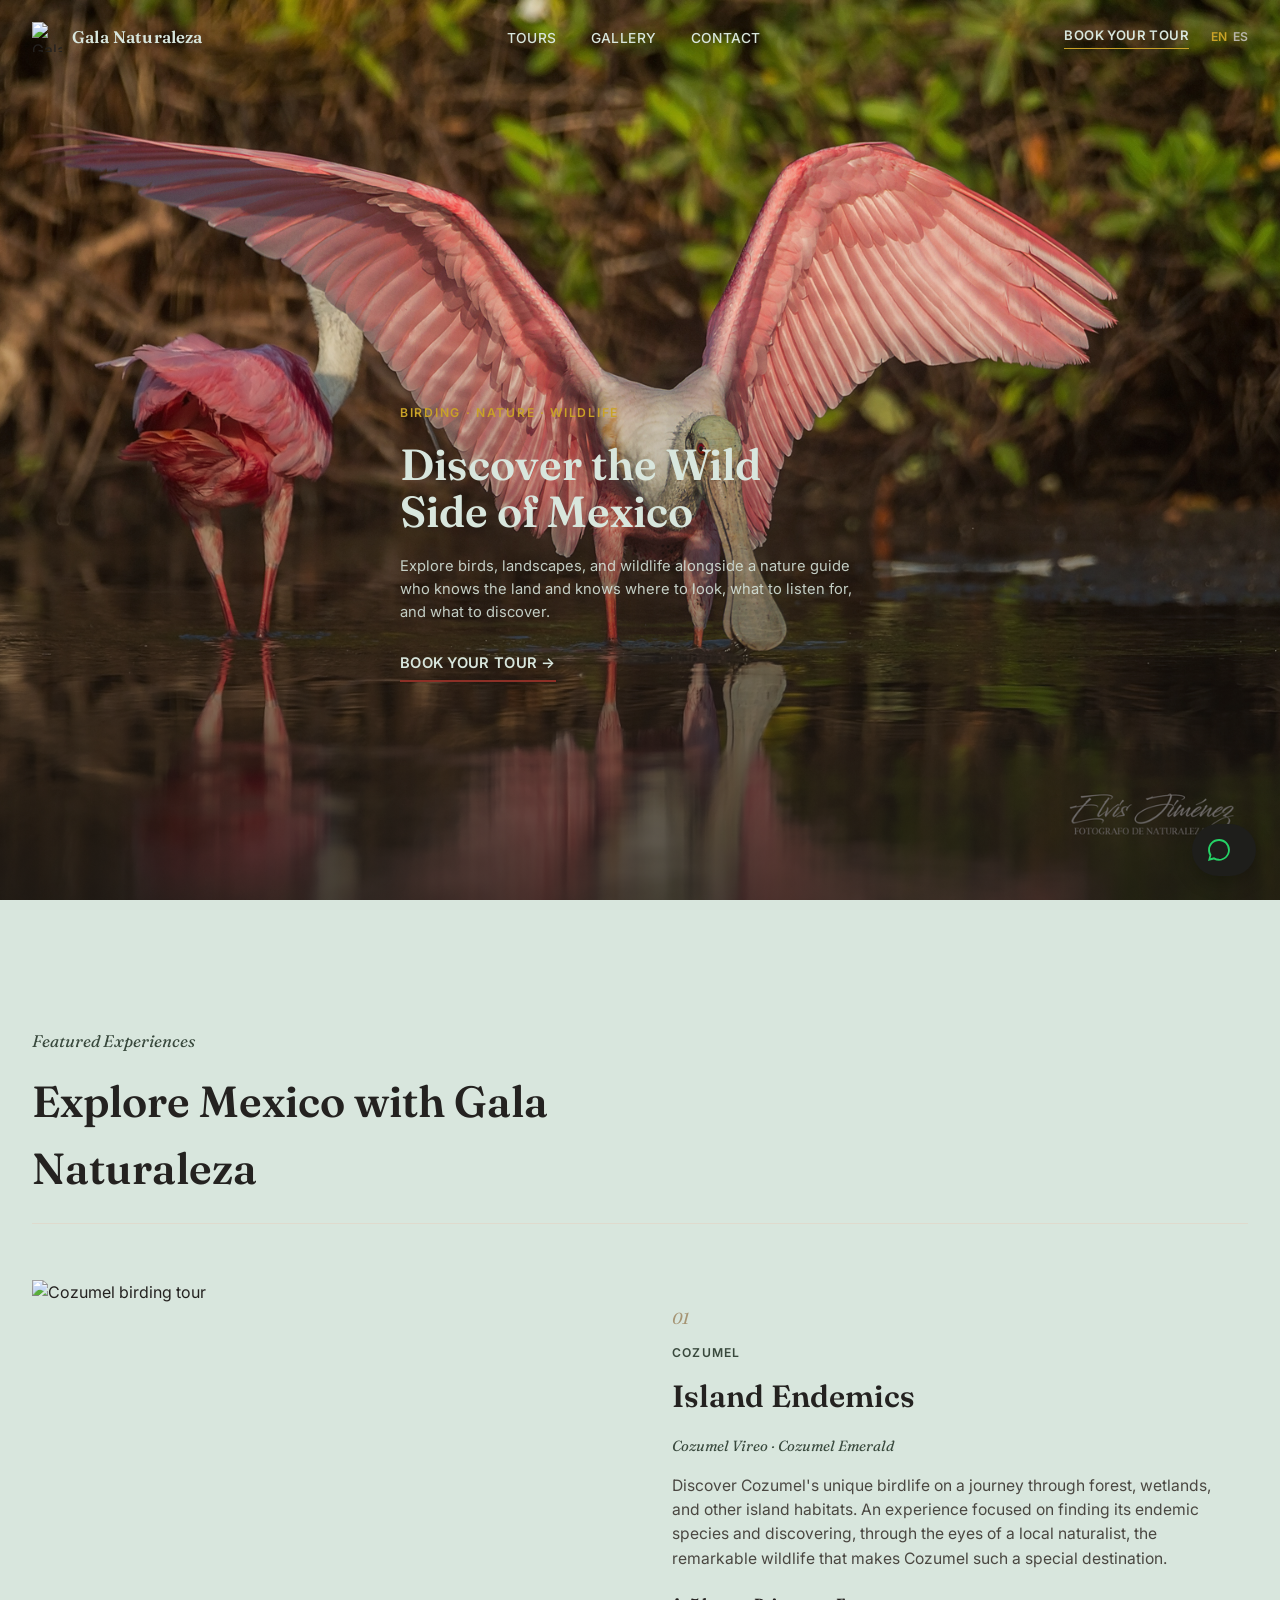
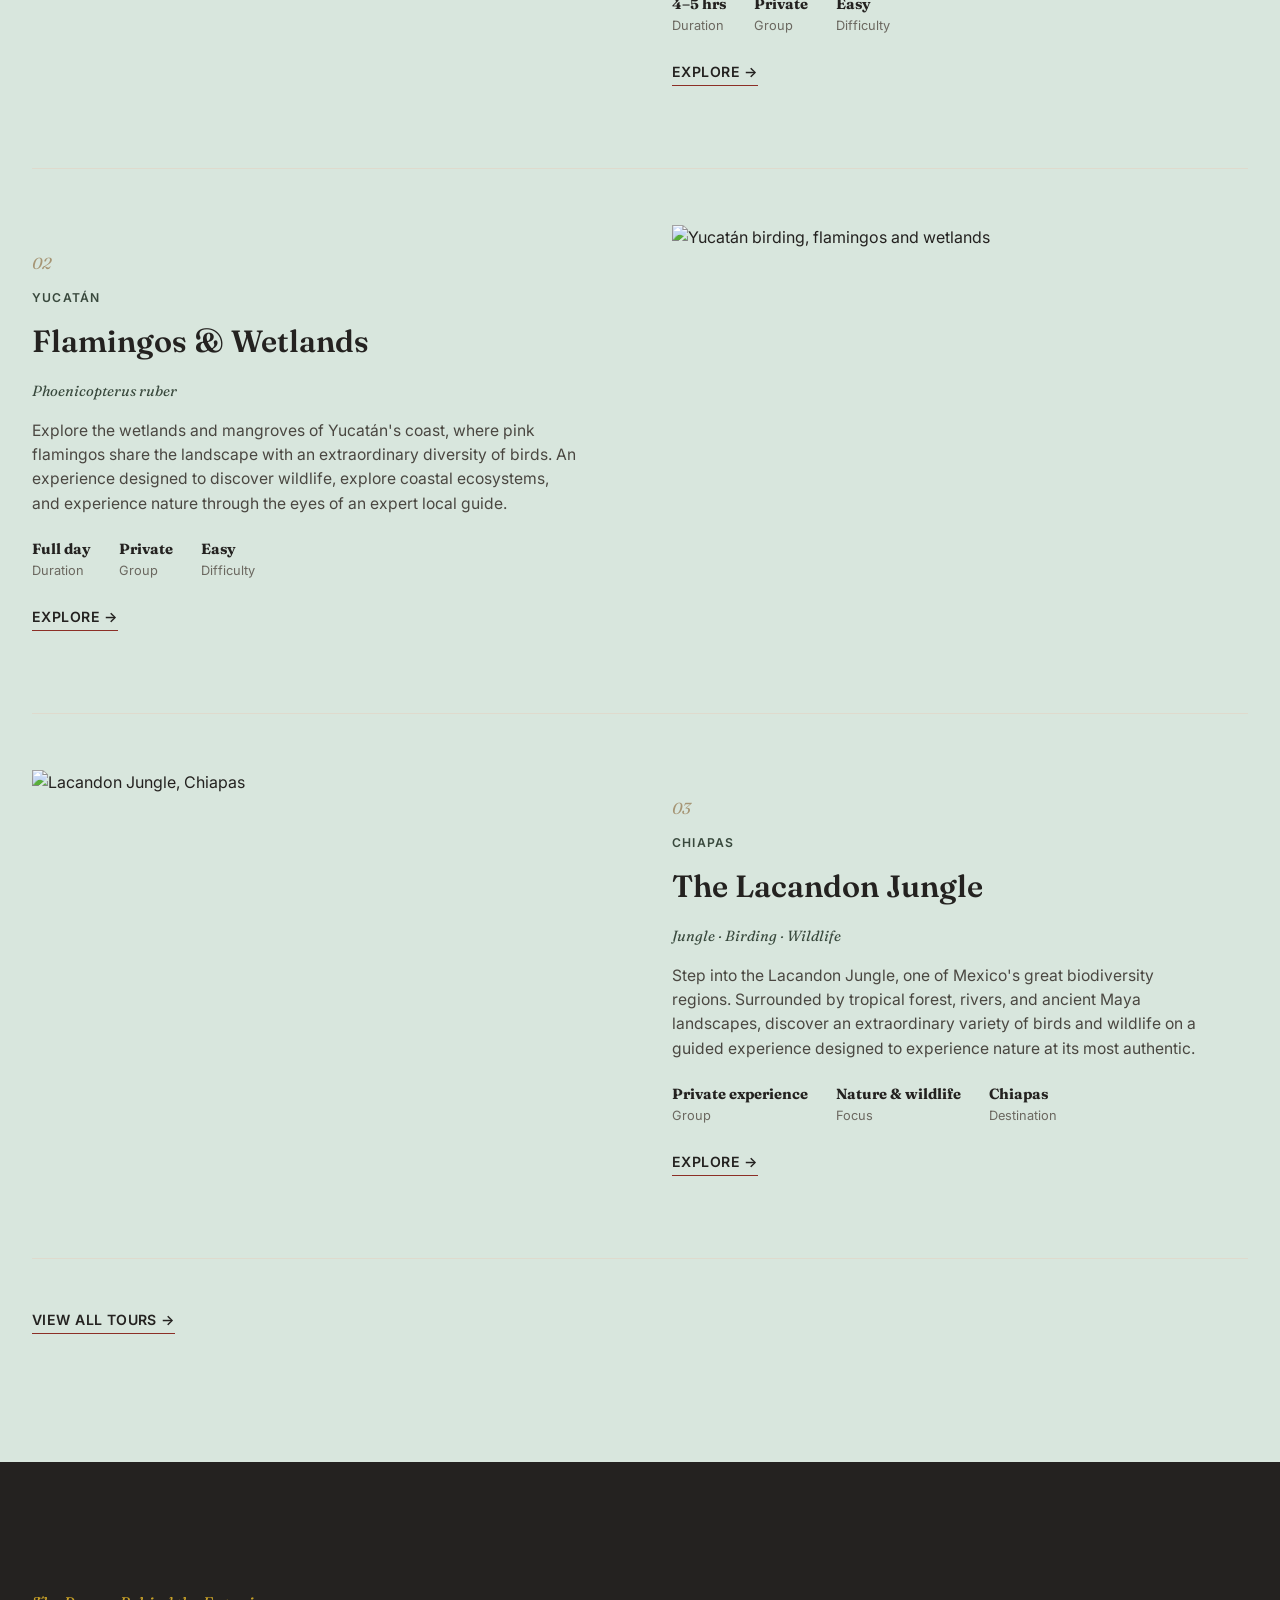
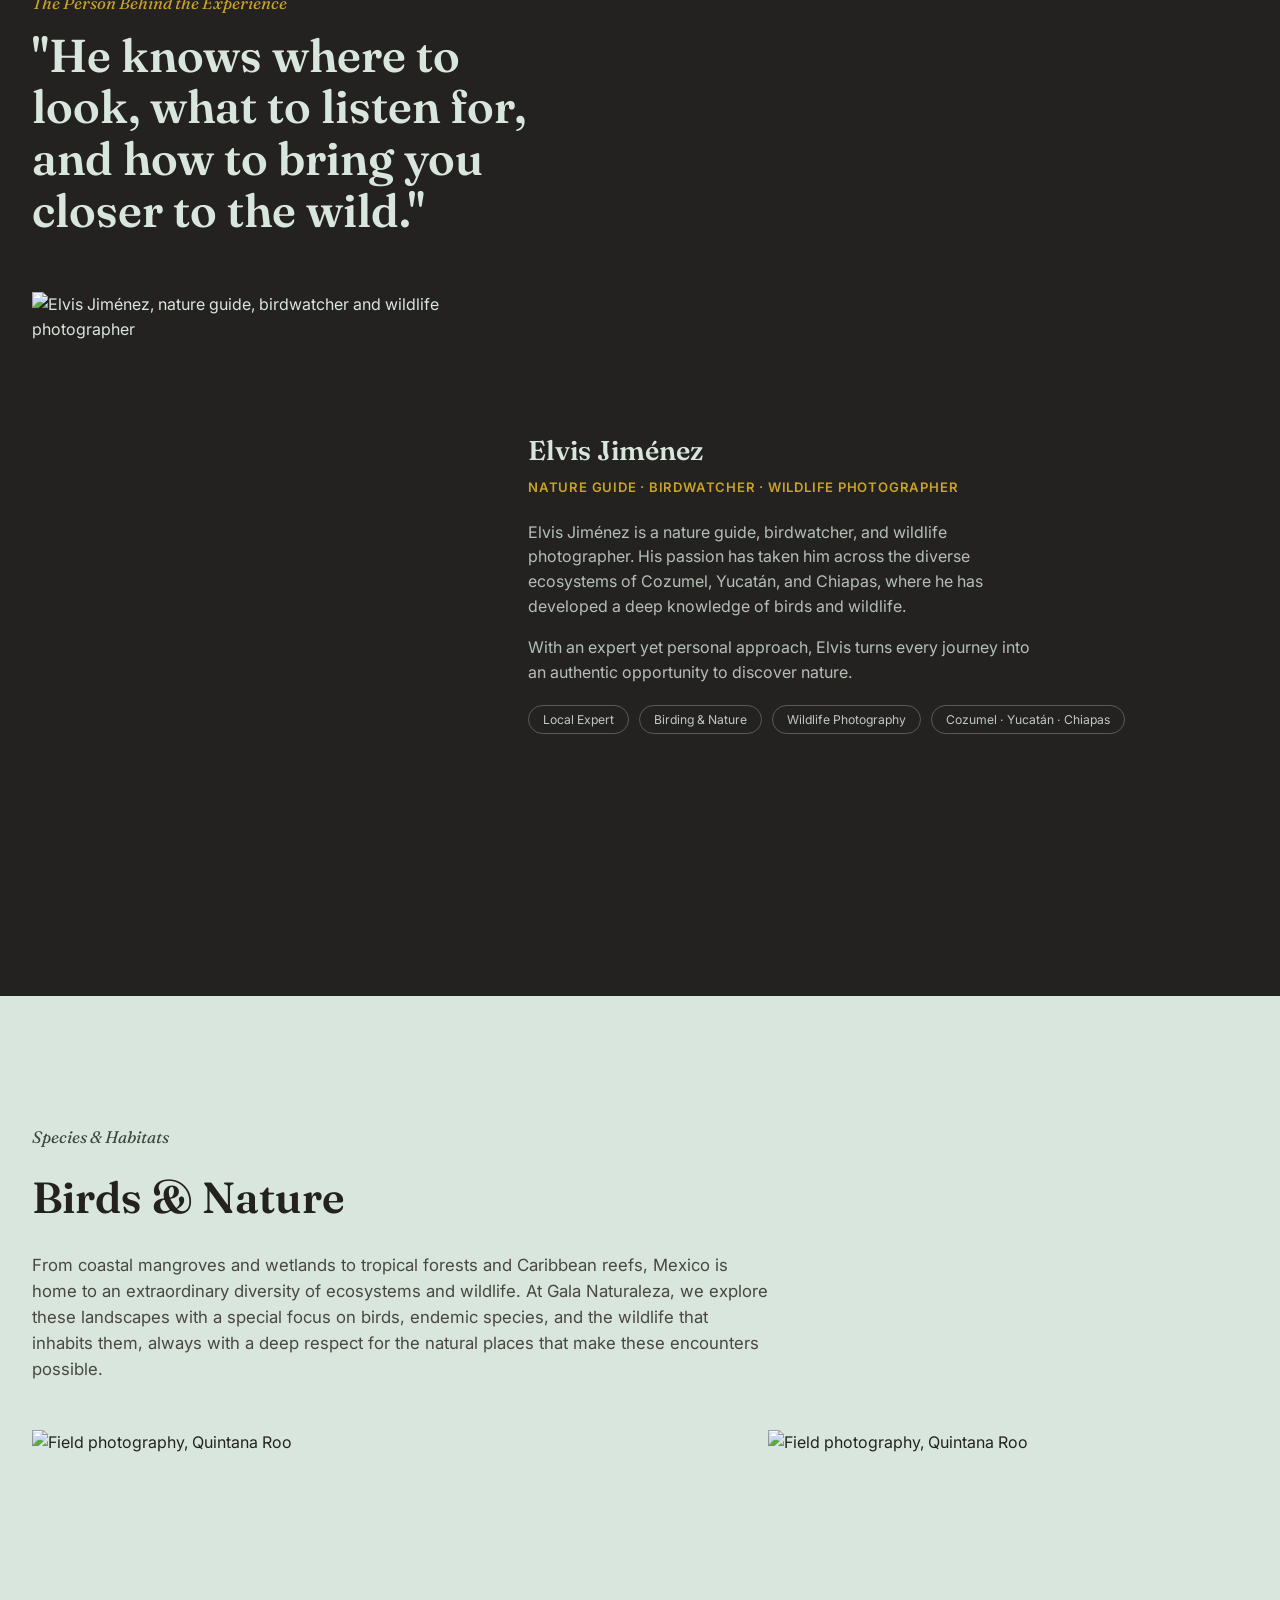
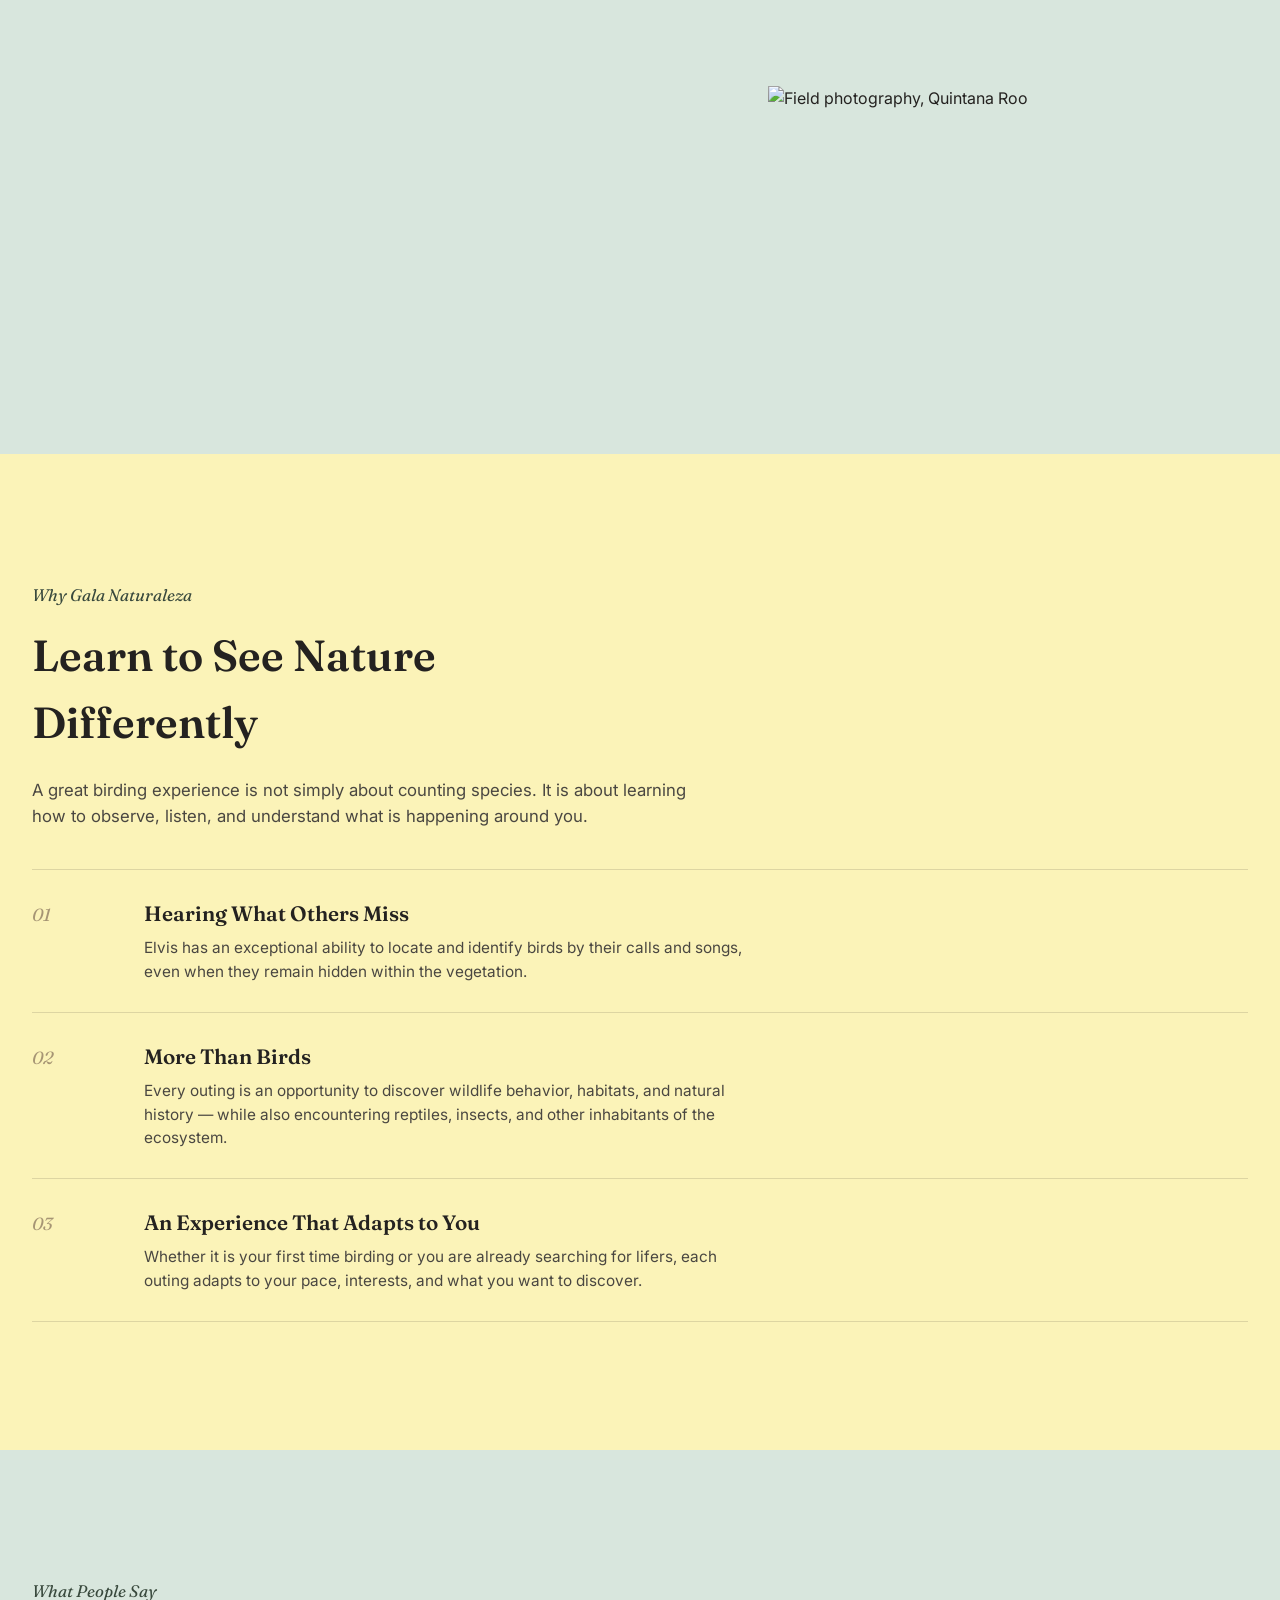
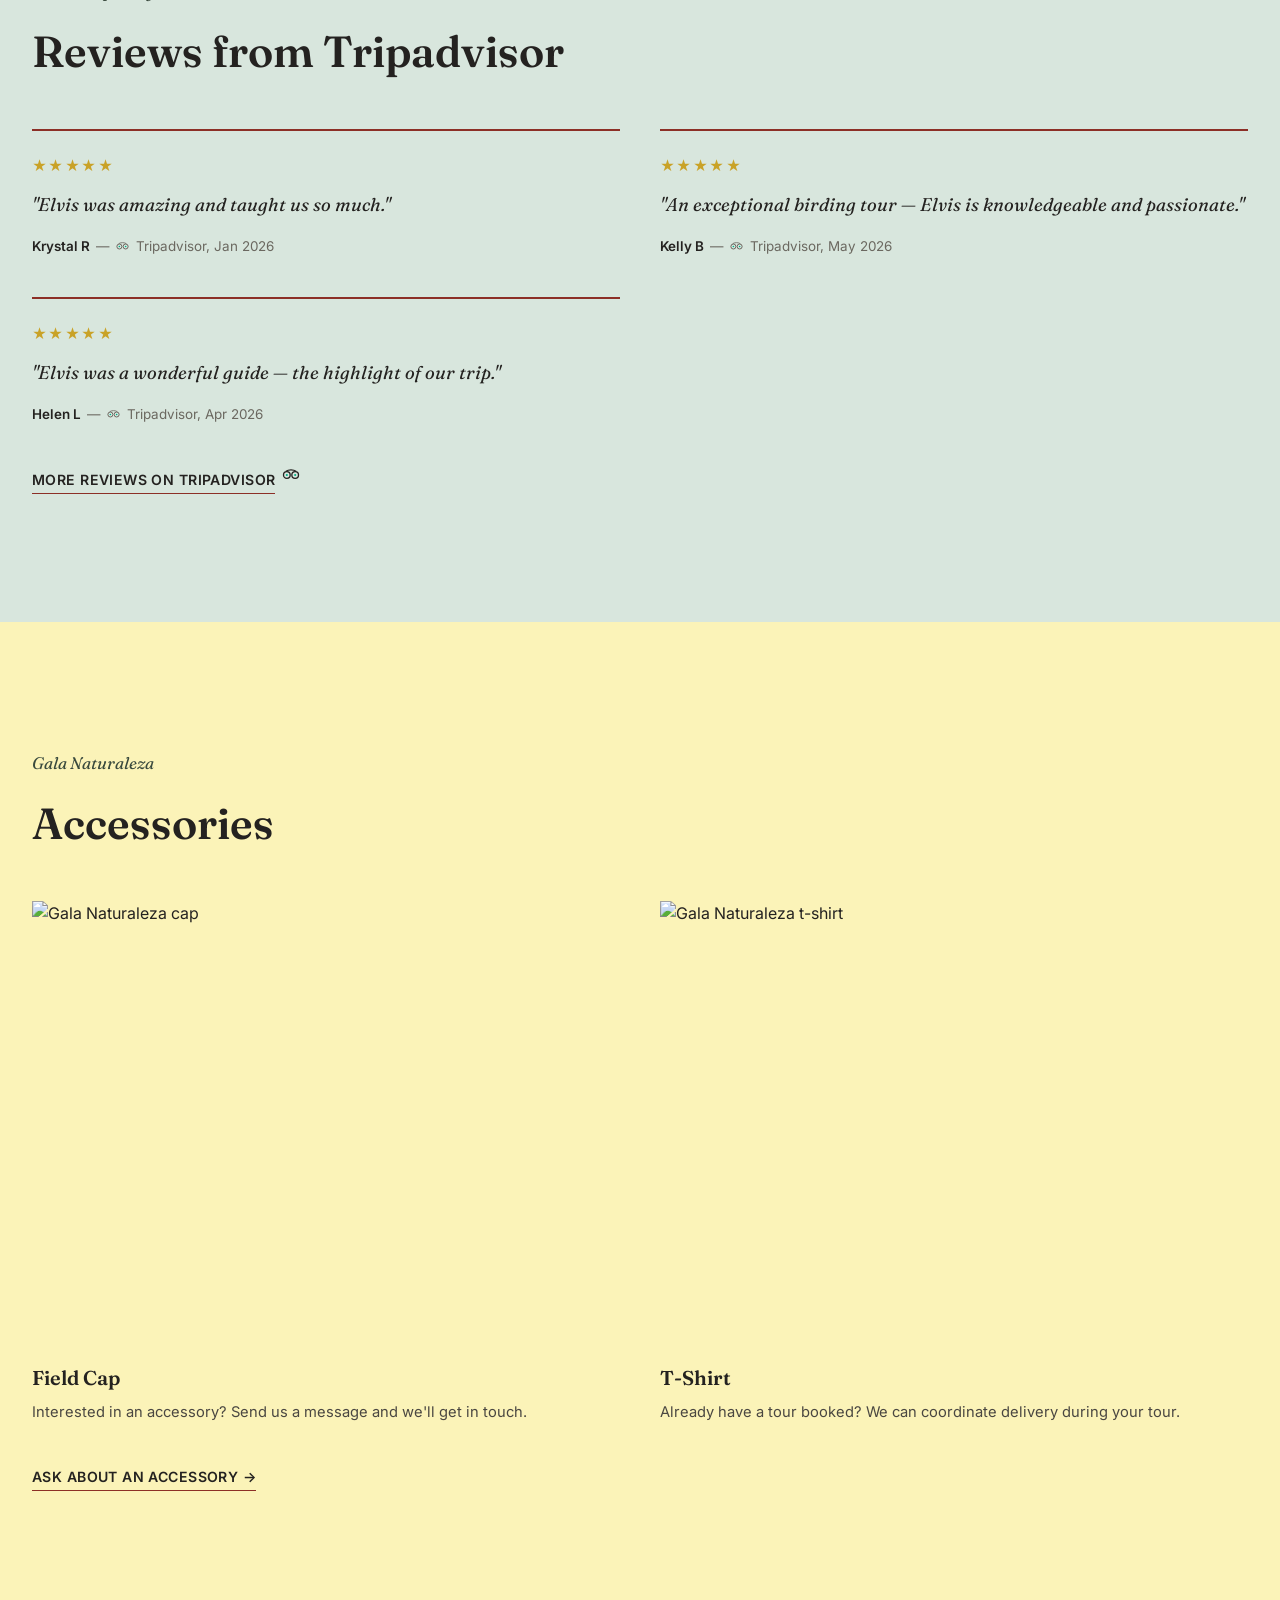
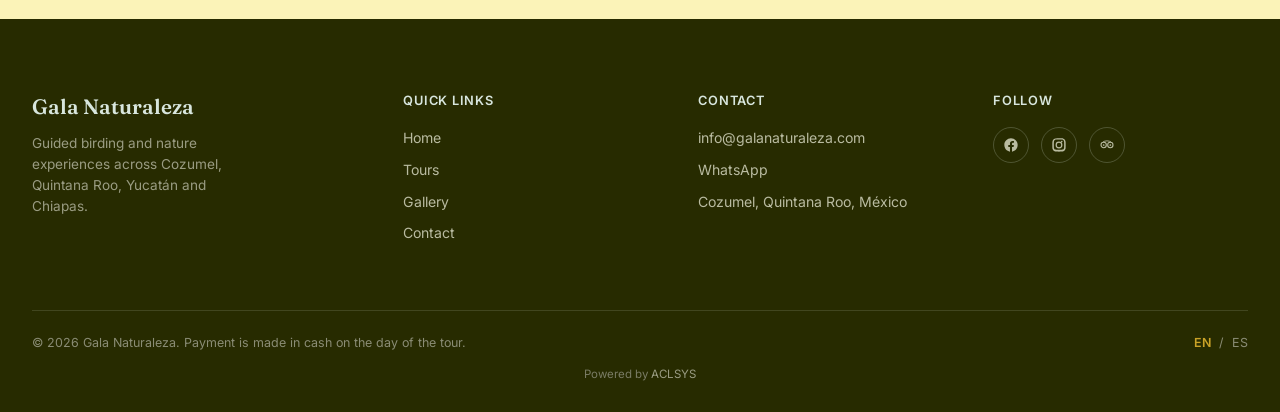
==== index.html @ 051b44c1 "Initial commit: Gala Naturaleza site V1" ====
<!DOCTYPE html>
<html lang="en">
<head>
<meta charset="UTF-8">
<meta http-equiv="refresh" content="0; url=en/index.html">
<title>Gala Naturaleza</title>
<script>
  var lang = (navigator.language || navigator.userLanguage || 'en').toLowerCase();
  window.location.replace(lang.startsWith('es') ? 'es/index.html' : 'en/index.html');
</script>
</head>
<body>
<p><a href="en/index.html">English</a> — <a href="es/index.html">Español</a></p>
</body>
</html>
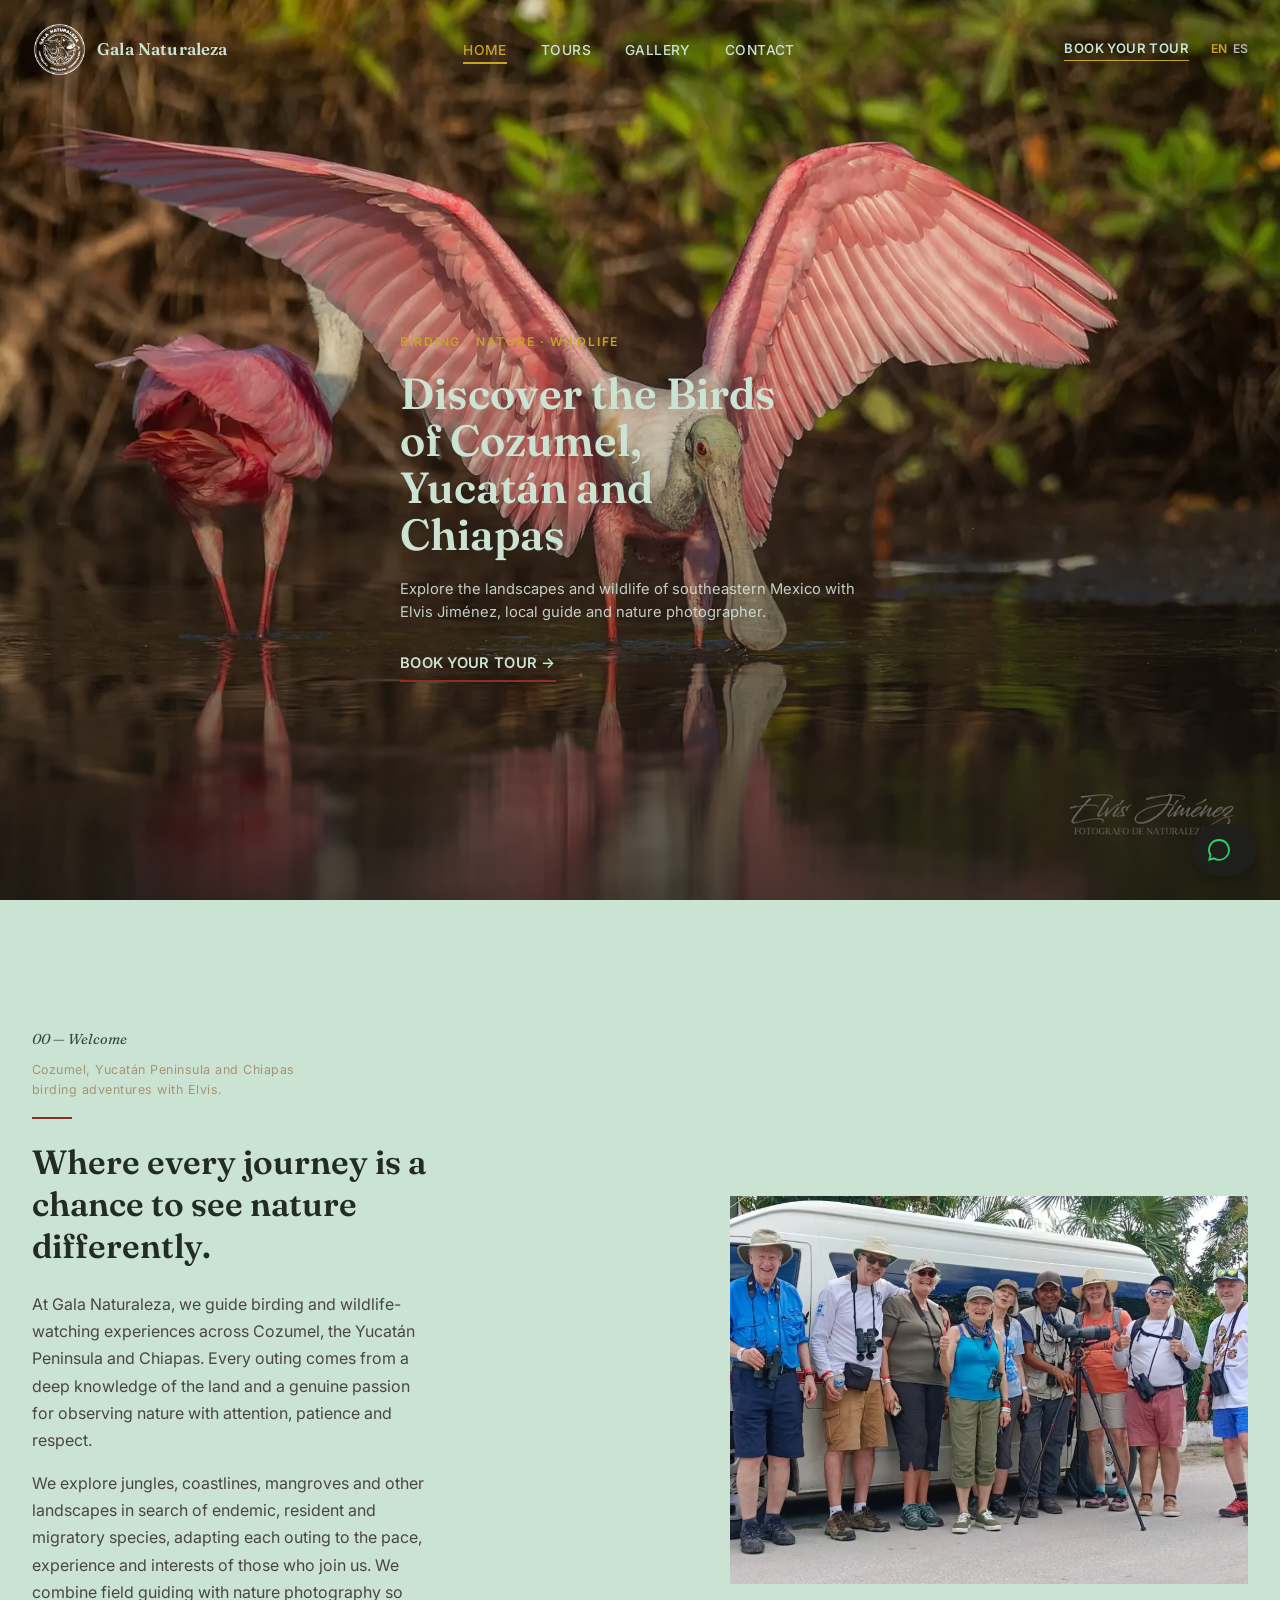
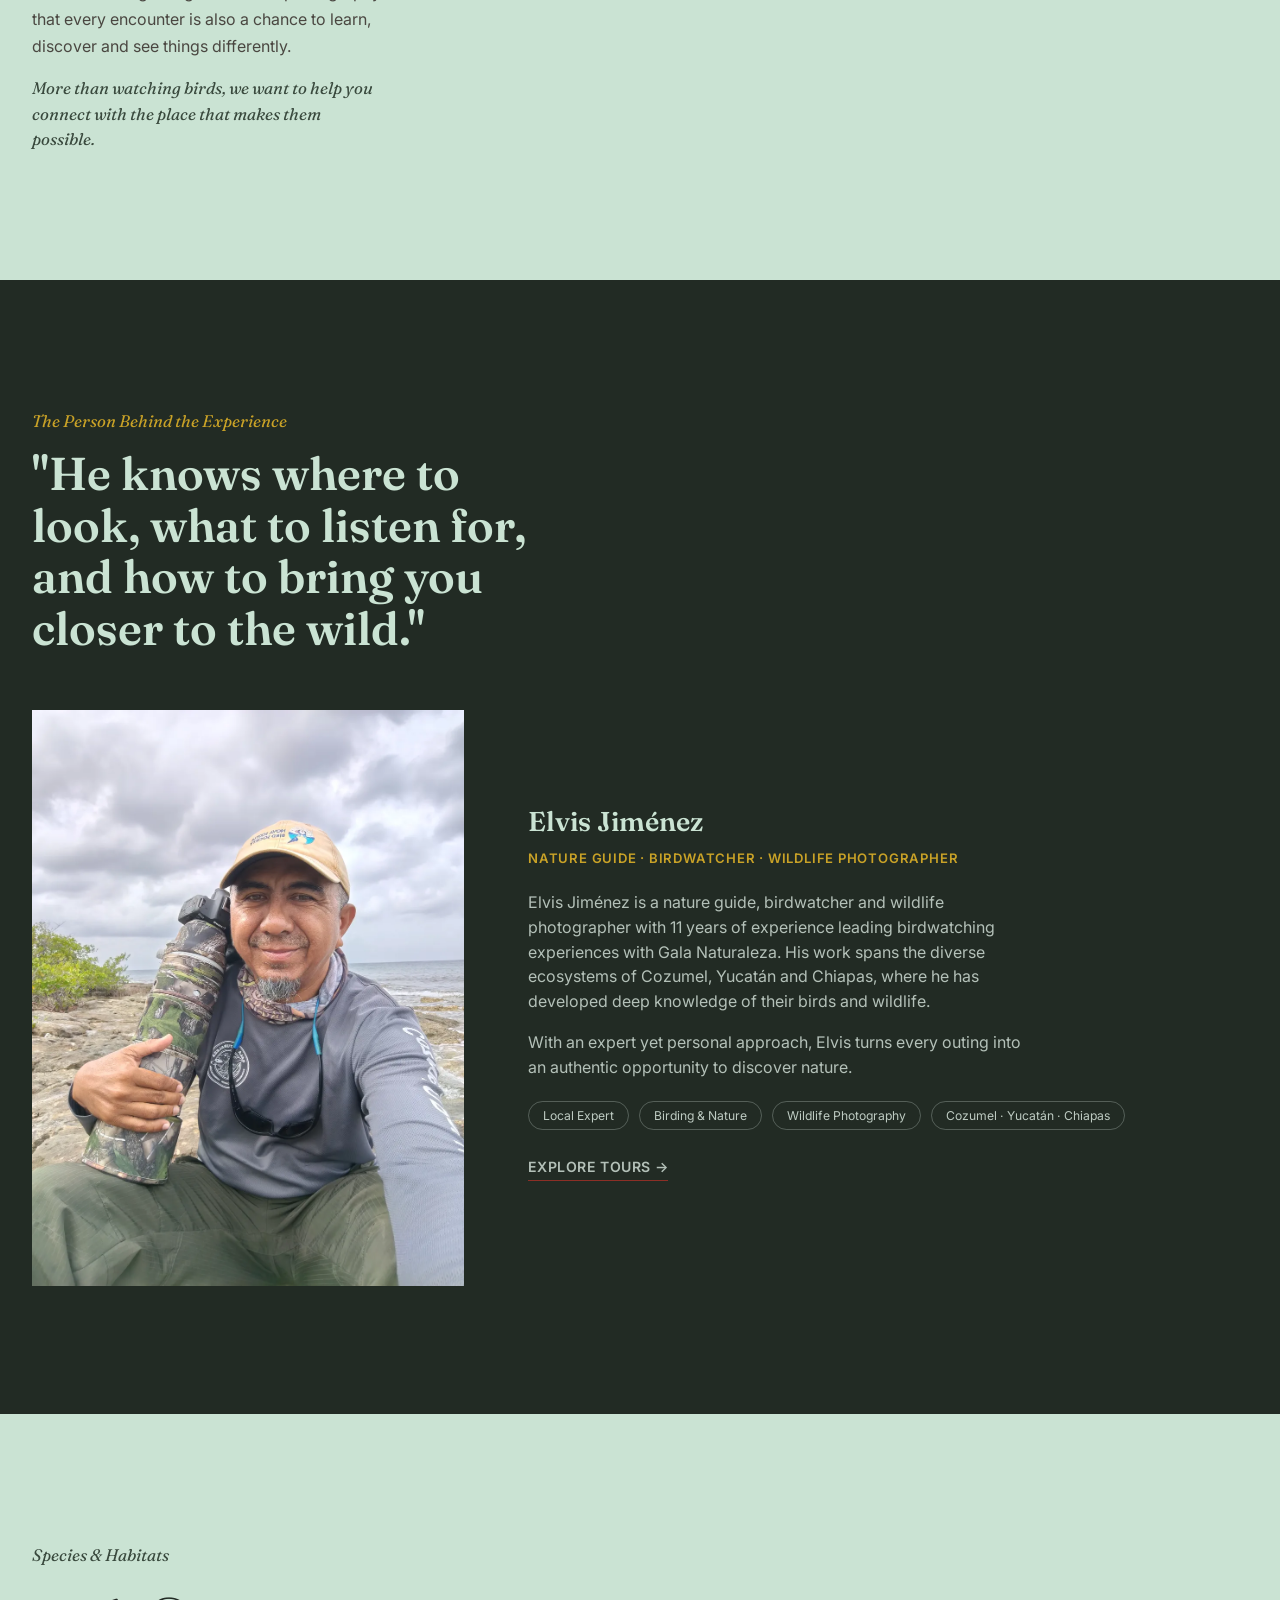
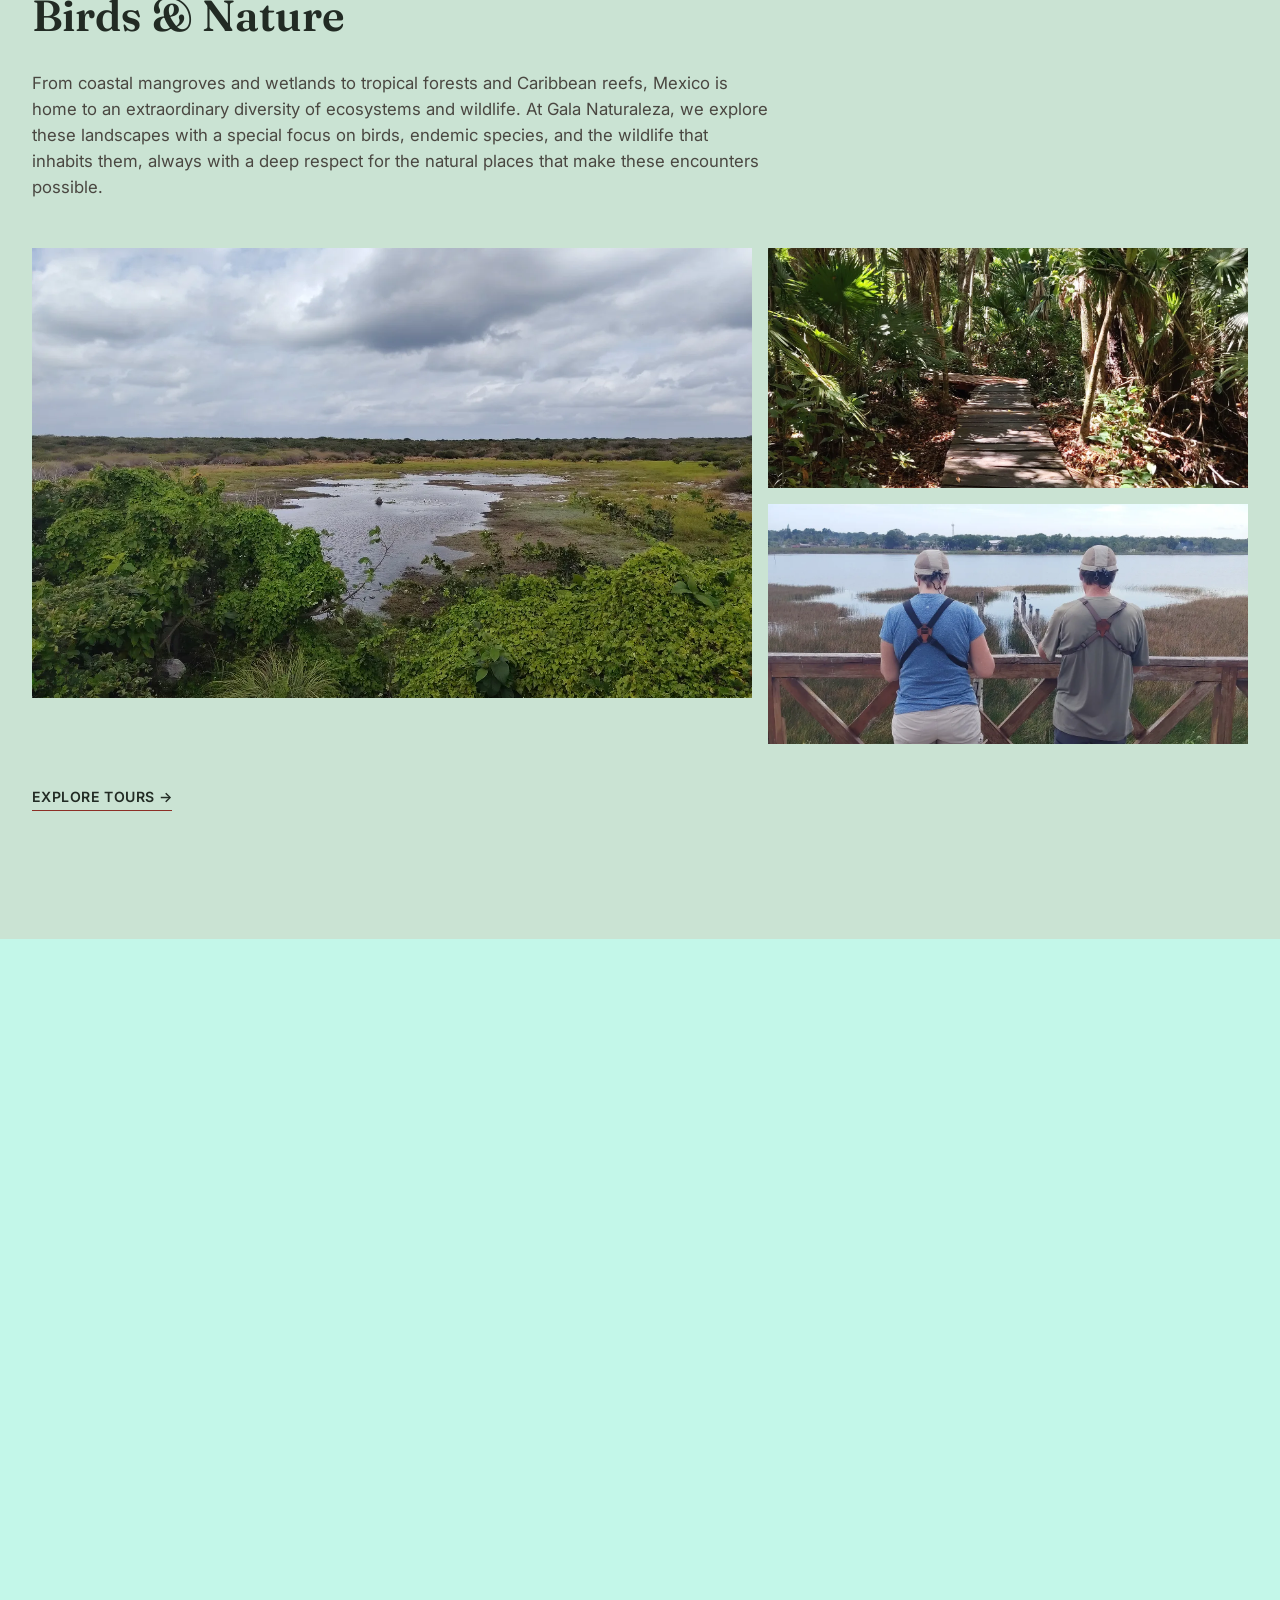
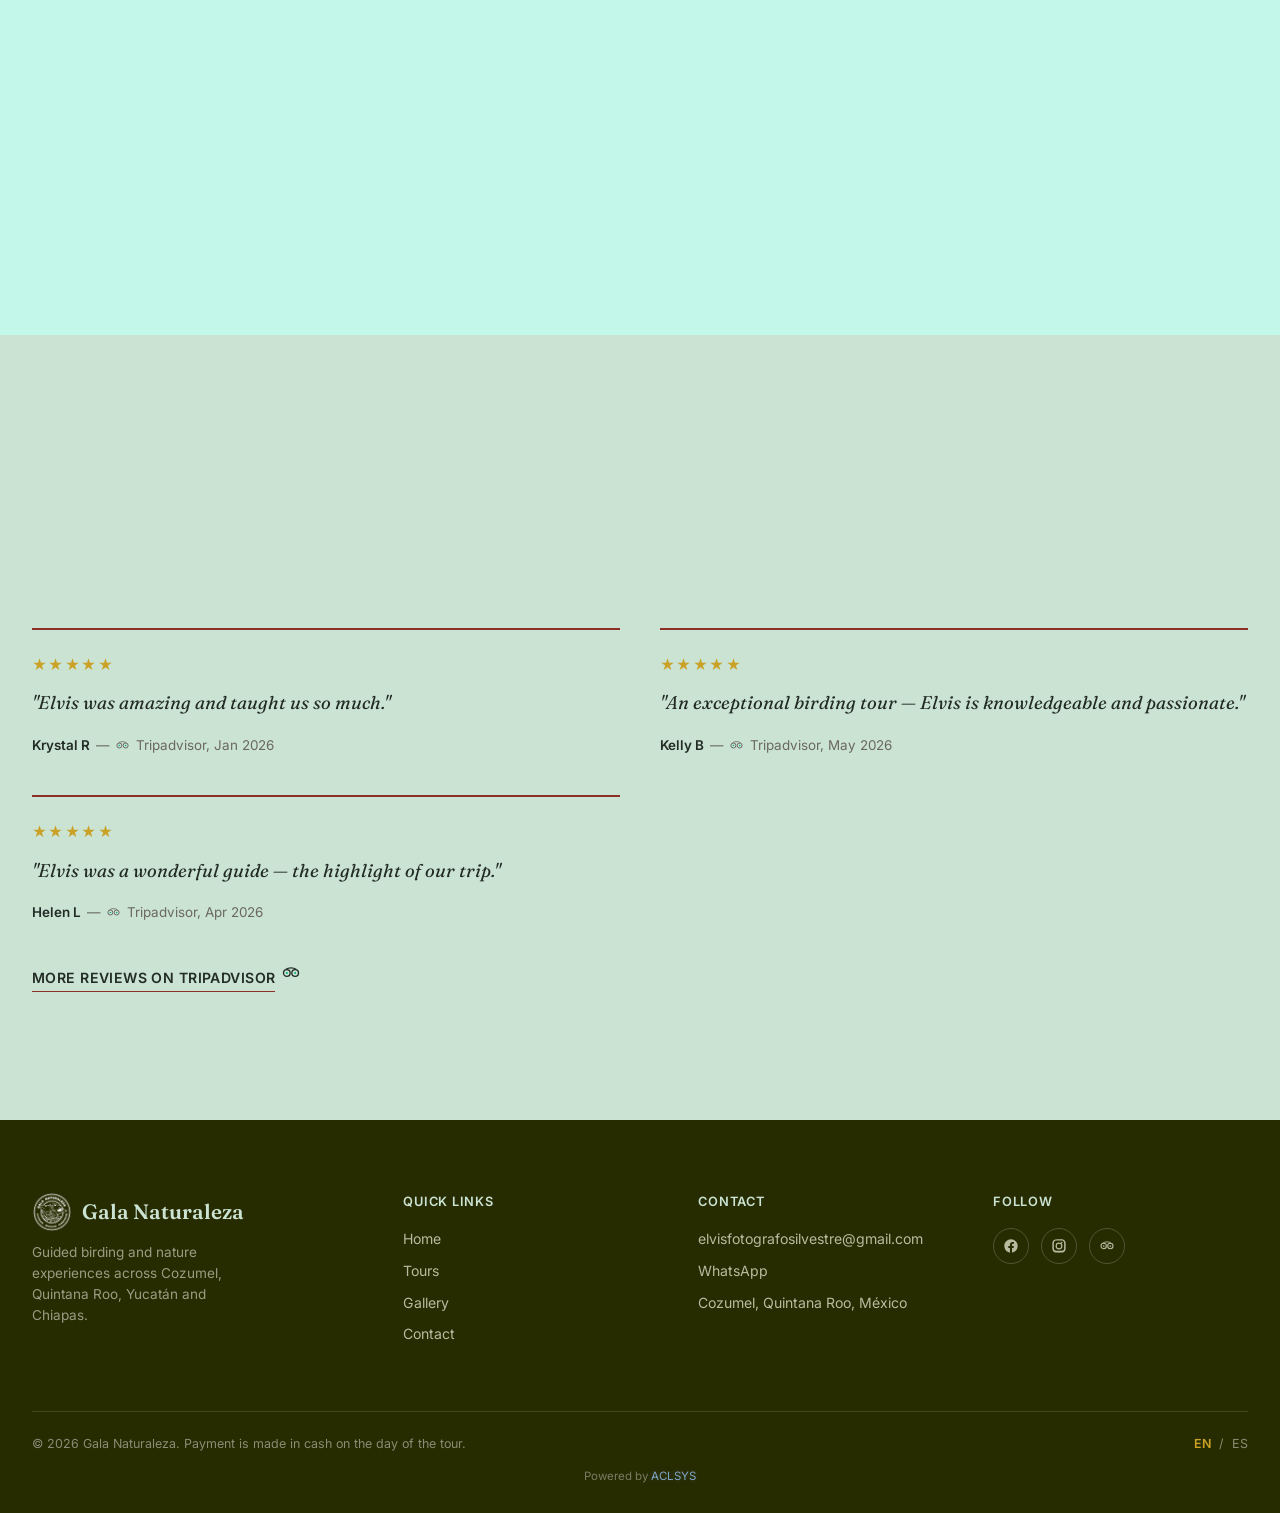
==== commit 88639c81: "Gallery: Chiapas 10 fotos, nuevo index con og en inglés" ====
--- a/index.html
+++ b/index.html
@@ -2,14 +2,58 @@
 <html lang="en">
 <head>
 <meta charset="UTF-8">
-<meta http-equiv="refresh" content="0; url=en/index.html">
-<title>Gala Naturaleza</title>
+<meta name="viewport" content="width=device-width, initial-scale=1.0">
+<title>Gala Naturaleza | Birding &amp; Nature Tours in Cozumel, Yucatán and Chiapas</title>
+<meta name="description" content="Guided birding and nature experiences across Cozumel, the Yucatán Peninsula and Chiapas, led by wildlife photographer Elvis Jiménez.">
+
+<link rel="icon" type="image/png" href="/img/logo/logo.png">
+<link rel="apple-touch-icon" href="/img/logo/logo.png">
+<link rel="icon" type="image/x-icon" href="/favicon.ico">
+
+<link rel="canonical" href="https://galanaturaleza.com/en/index.html">
+<link rel="alternate" hreflang="en" href="https://galanaturaleza.com/en/index.html">
+<link rel="alternate" hreflang="es" href="https://galanaturaleza.com/es/index.html">
+<link rel="alternate" hreflang="x-default" href="https://galanaturaleza.com/">
+
+<!-- Social previews (always English) -->
+<meta property="og:type" content="website">
+<meta property="og:site_name" content="Gala Naturaleza">
+<meta property="og:locale" content="en_US">
+<meta property="og:locale:alternate" content="es_MX">
+<meta property="og:url" content="https://galanaturaleza.com/en/index.html">
+<meta property="og:title" content="Gala Naturaleza | Birding &amp; Nature Tours in Cozumel, Yucatán and Chiapas">
+<meta property="og:description" content="Guided birding and nature experiences across Cozumel, the Yucatán Peninsula and Chiapas, led by wildlife photographer Elvis Jiménez.">
+<meta property="og:image" content="https://galanaturaleza.com/img/og/og-image.jpeg">
+<meta property="og:image:width" content="1200">
+<meta property="og:image:height" content="630">
+<meta property="og:image:alt" content="Gala Naturaleza — birding and nature photography">
+<meta name="twitter:card" content="summary_large_image">
+<meta name="twitter:title" content="Gala Naturaleza | Birding &amp; Nature Tours in Cozumel, Yucatán and Chiapas">
+<meta name="twitter:description" content="Guided birding and nature experiences across Cozumel, the Yucatán Peninsula and Chiapas, led by wildlife photographer Elvis Jiménez.">
+<meta name="twitter:image" content="https://galanaturaleza.com/img/og/og-image.jpeg">
+
+<!-- Language redirect: Spanish browsers go to /es/, everyone else to /en/ -->
 <script>
-  var lang = (navigator.language || navigator.userLanguage || 'en').toLowerCase();
-  window.location.replace(lang.startsWith('es') ? 'es/index.html' : 'en/index.html');
+  (function () {
+    var lang = ((navigator.languages && navigator.languages[0]) || navigator.language || navigator.userLanguage || 'en').toLowerCase();
+    window.location.replace(lang.indexOf('es') === 0 ? 'es/index.html' : 'en/index.html');
+  })();
 </script>
+<!-- No JavaScript: default to English -->
+<noscript><meta http-equiv="refresh" content="0; url=en/index.html"></noscript>
+
+<style>
+  body{margin:0; min-height:100vh; display:flex; flex-direction:column; align-items:center; justify-content:center; gap:18px;
+       background:#cae3d3; color:#222b24; font-family:'Inter',system-ui,sans-serif; text-align:center; padding:20px;}
+  img{width:88px; height:88px; object-fit:contain;}
+  h1{font-family:'Fraunces',Georgia,serif; font-size:1.5rem; margin:0;}
+  p{margin:0; font-size:1rem;}
+  a{color:#8C2F26; font-weight:600; text-decoration:none; border-bottom:1px solid #8C2F26;}
+</style>
 </head>
 <body>
-<p><a href="en/index.html">English</a> — <a href="es/index.html">Español</a></p>
+  <img src="img/logo/logo.png" alt="Gala Naturaleza" width="88" height="88">
+  <h1>Gala Naturaleza</h1>
+  <p><a href="en/index.html">English</a> &nbsp;—&nbsp; <a href="es/index.html">Español</a></p>
 </body>
-</html>
+</html>
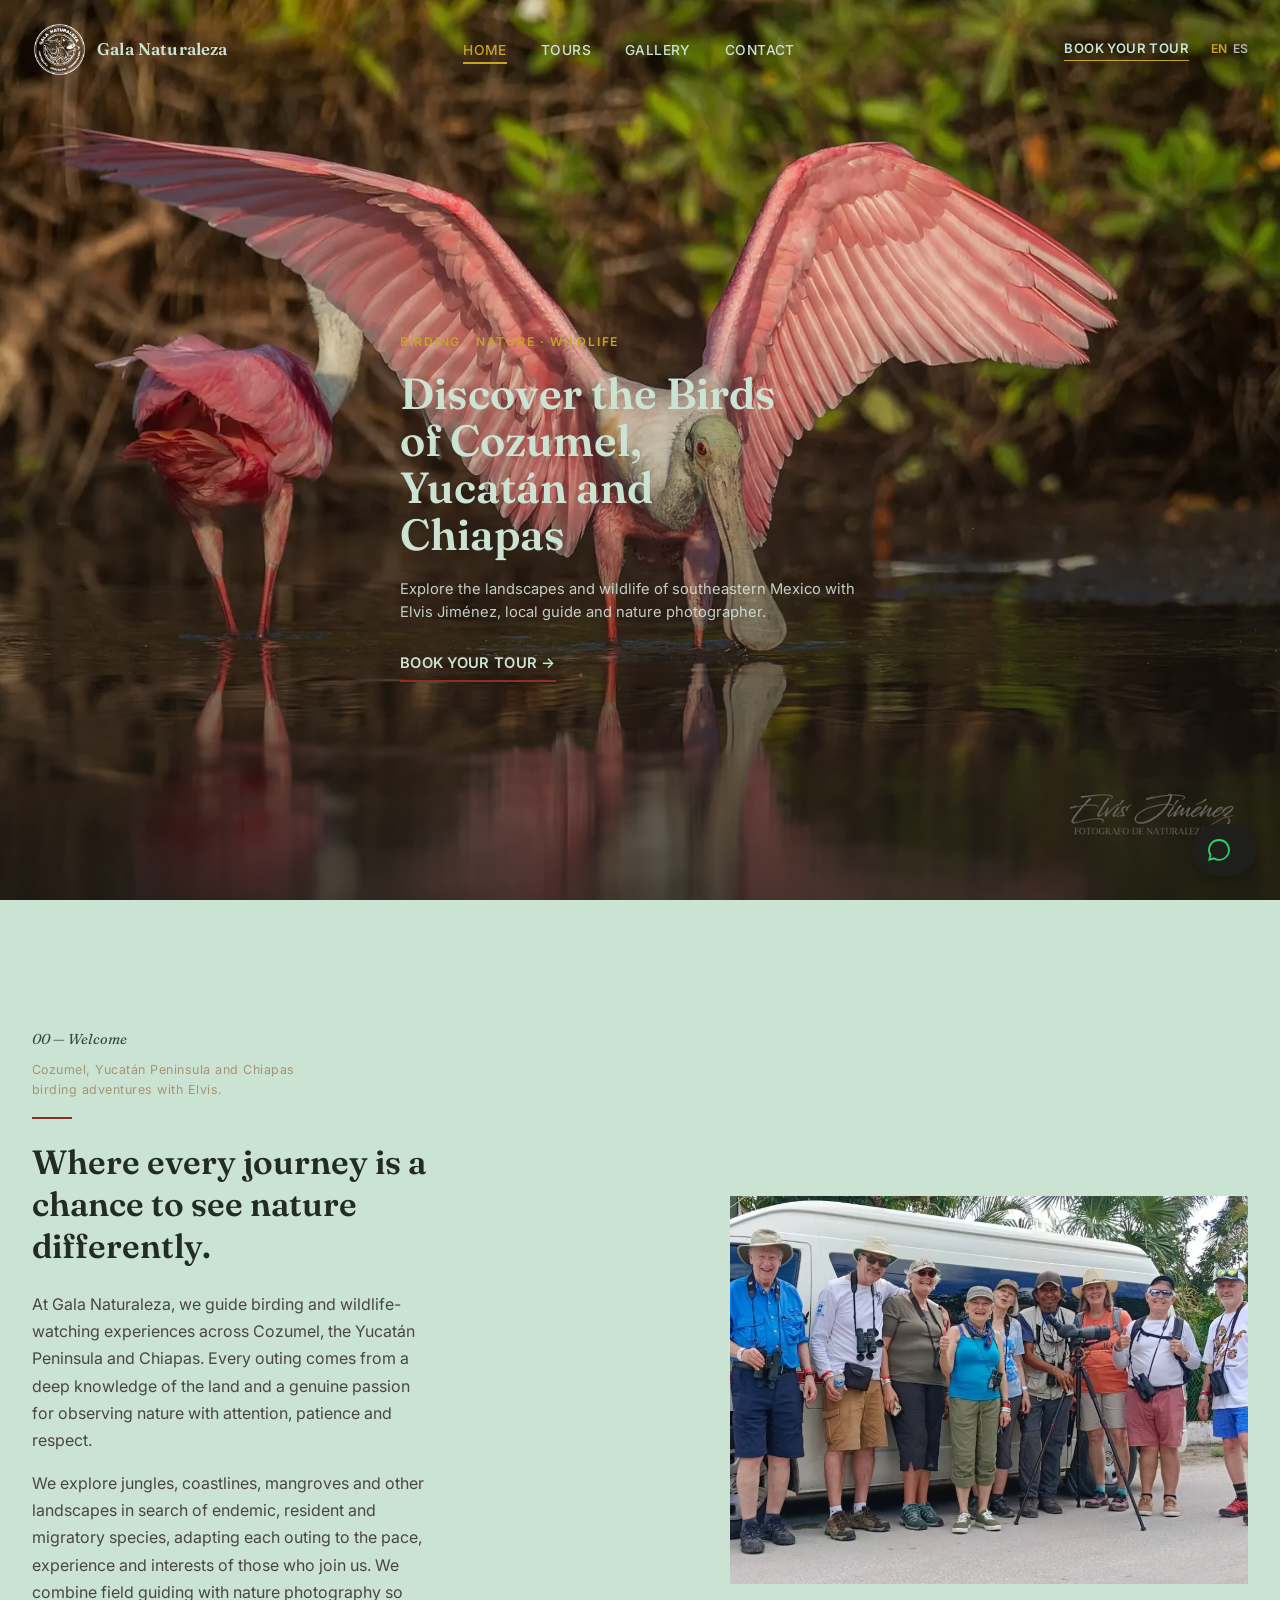
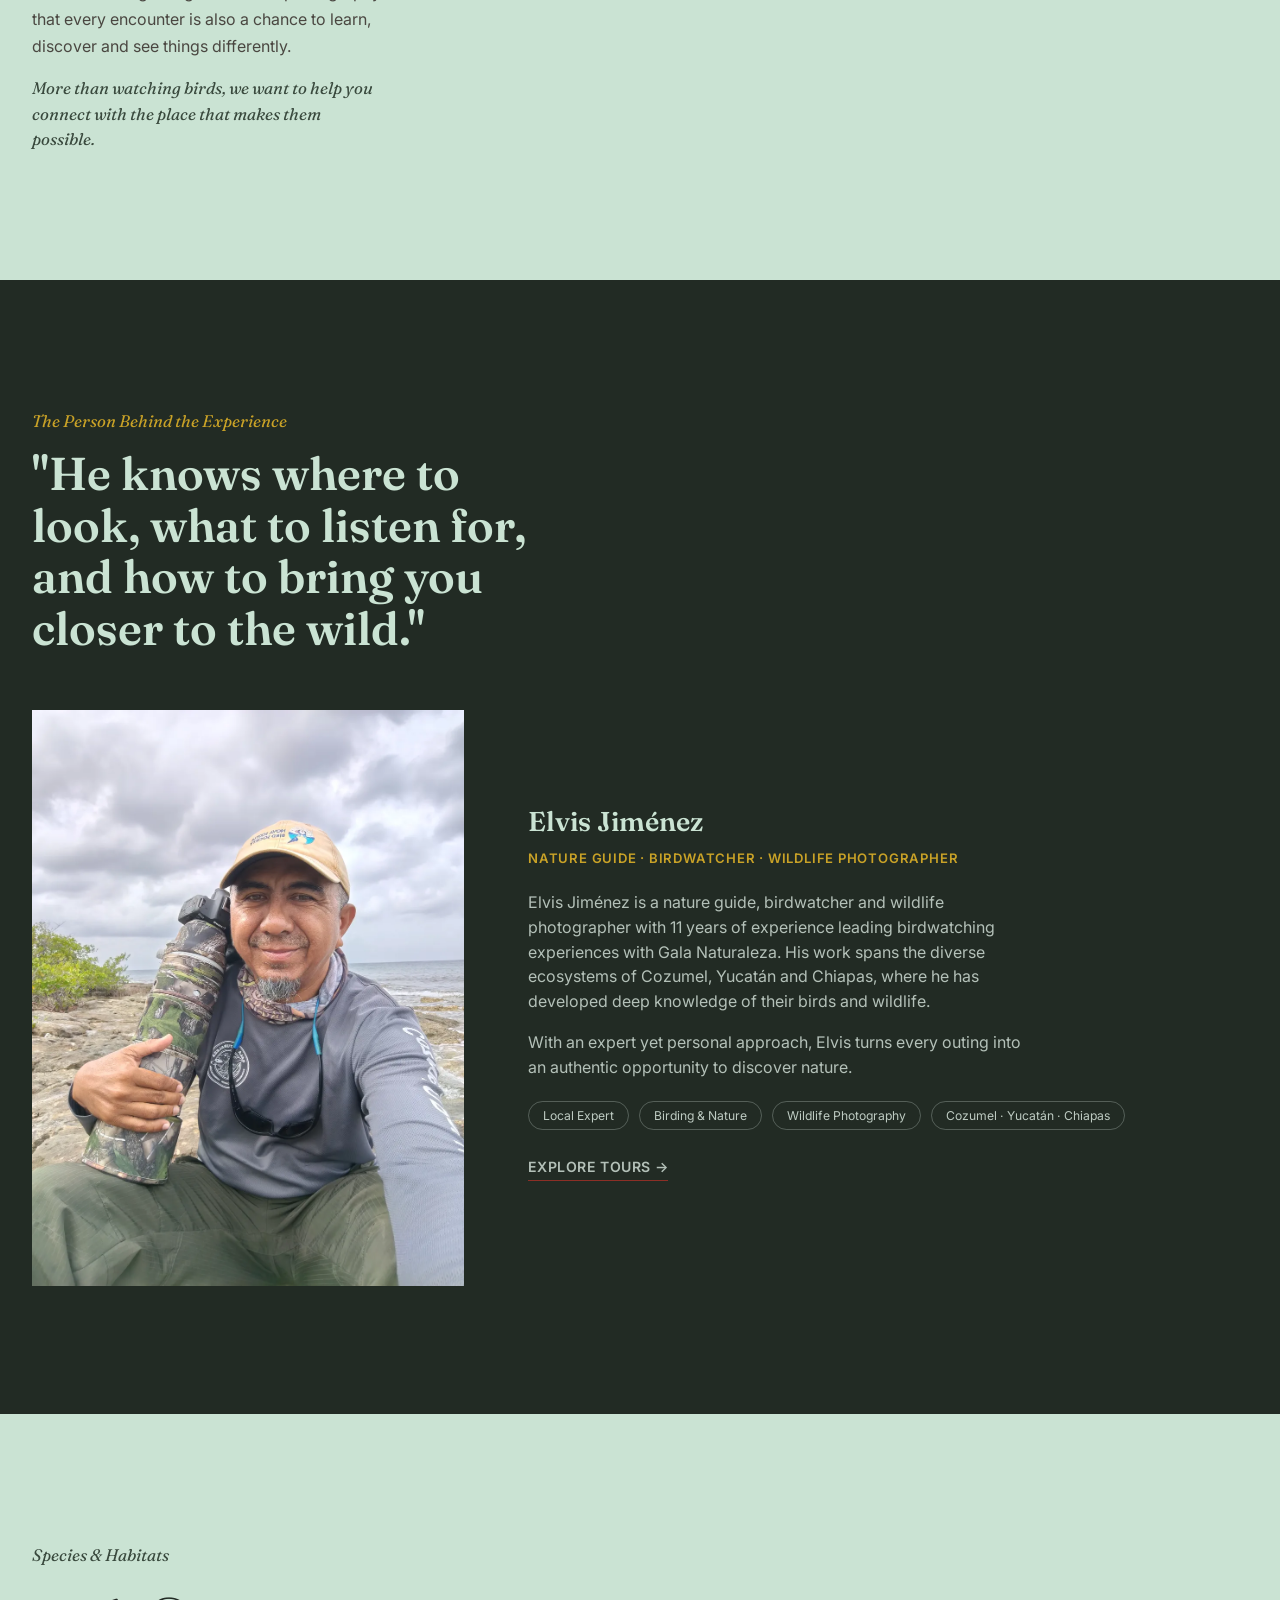
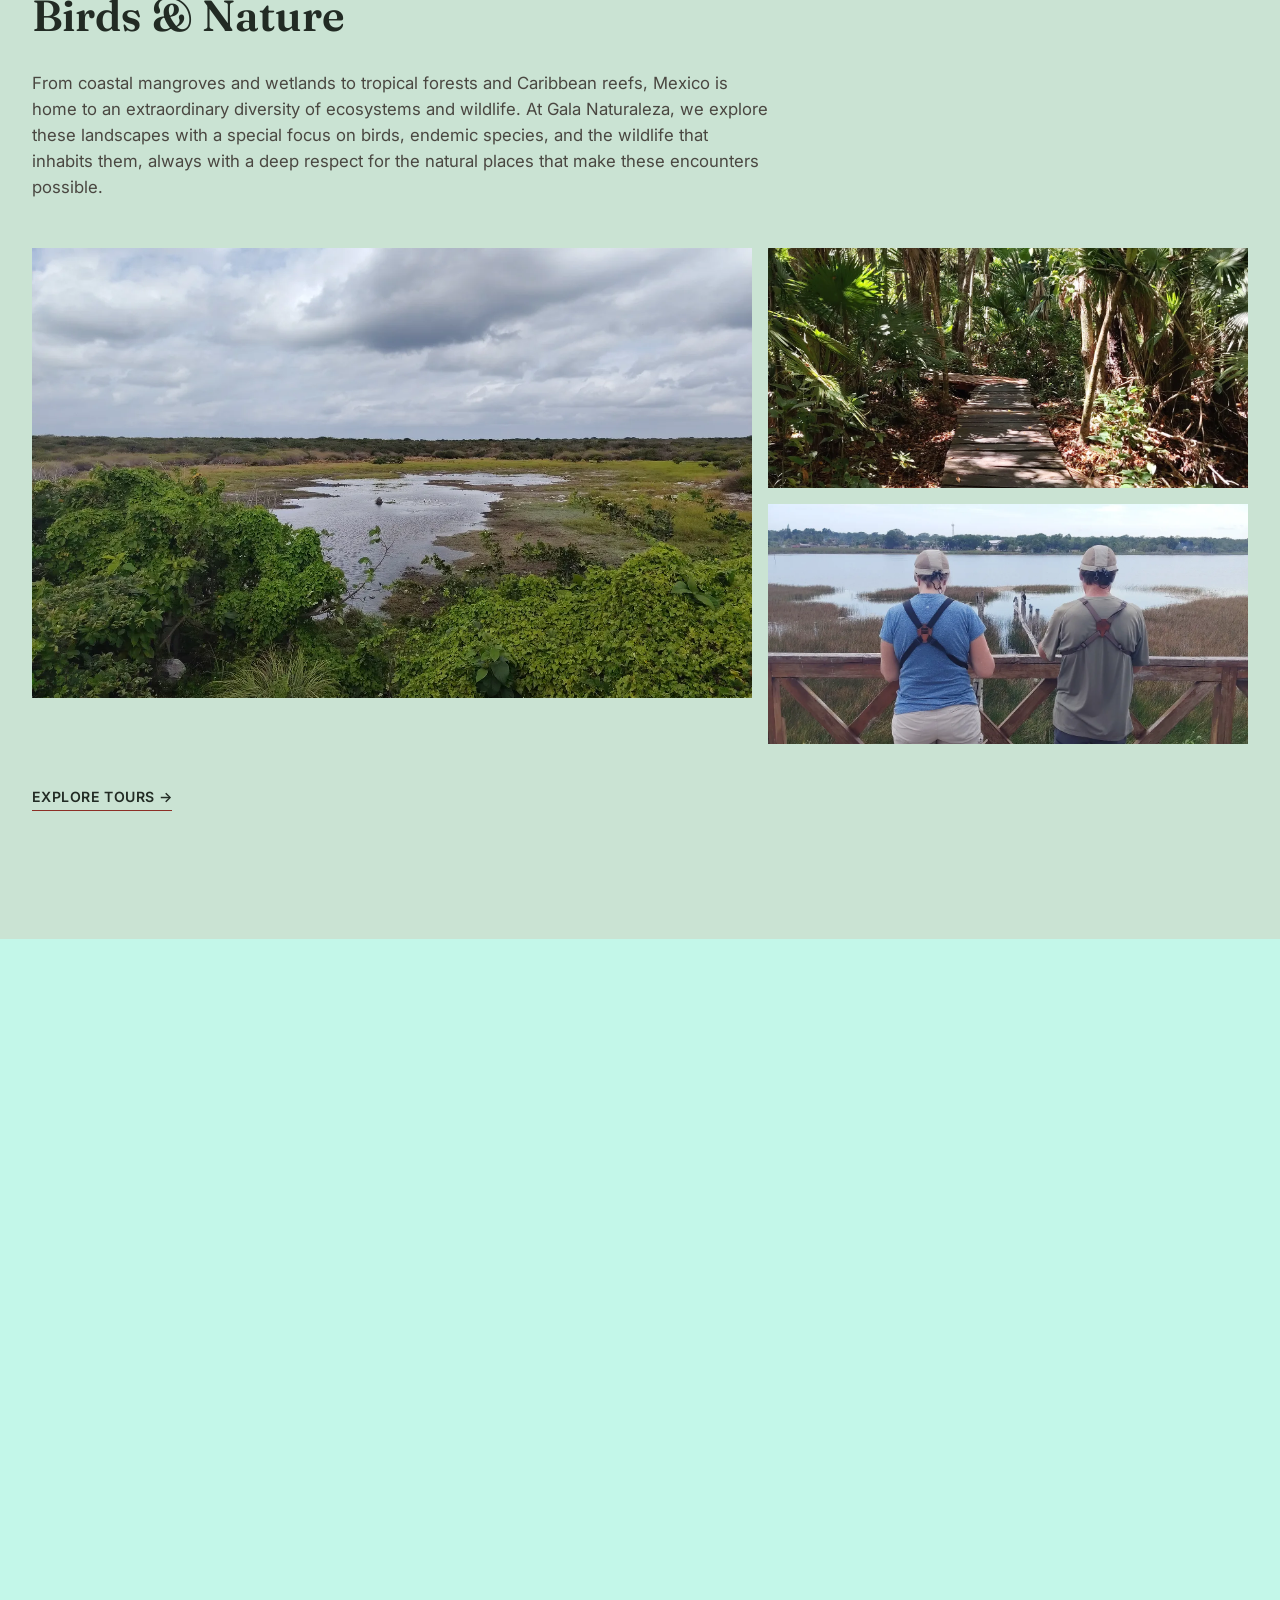
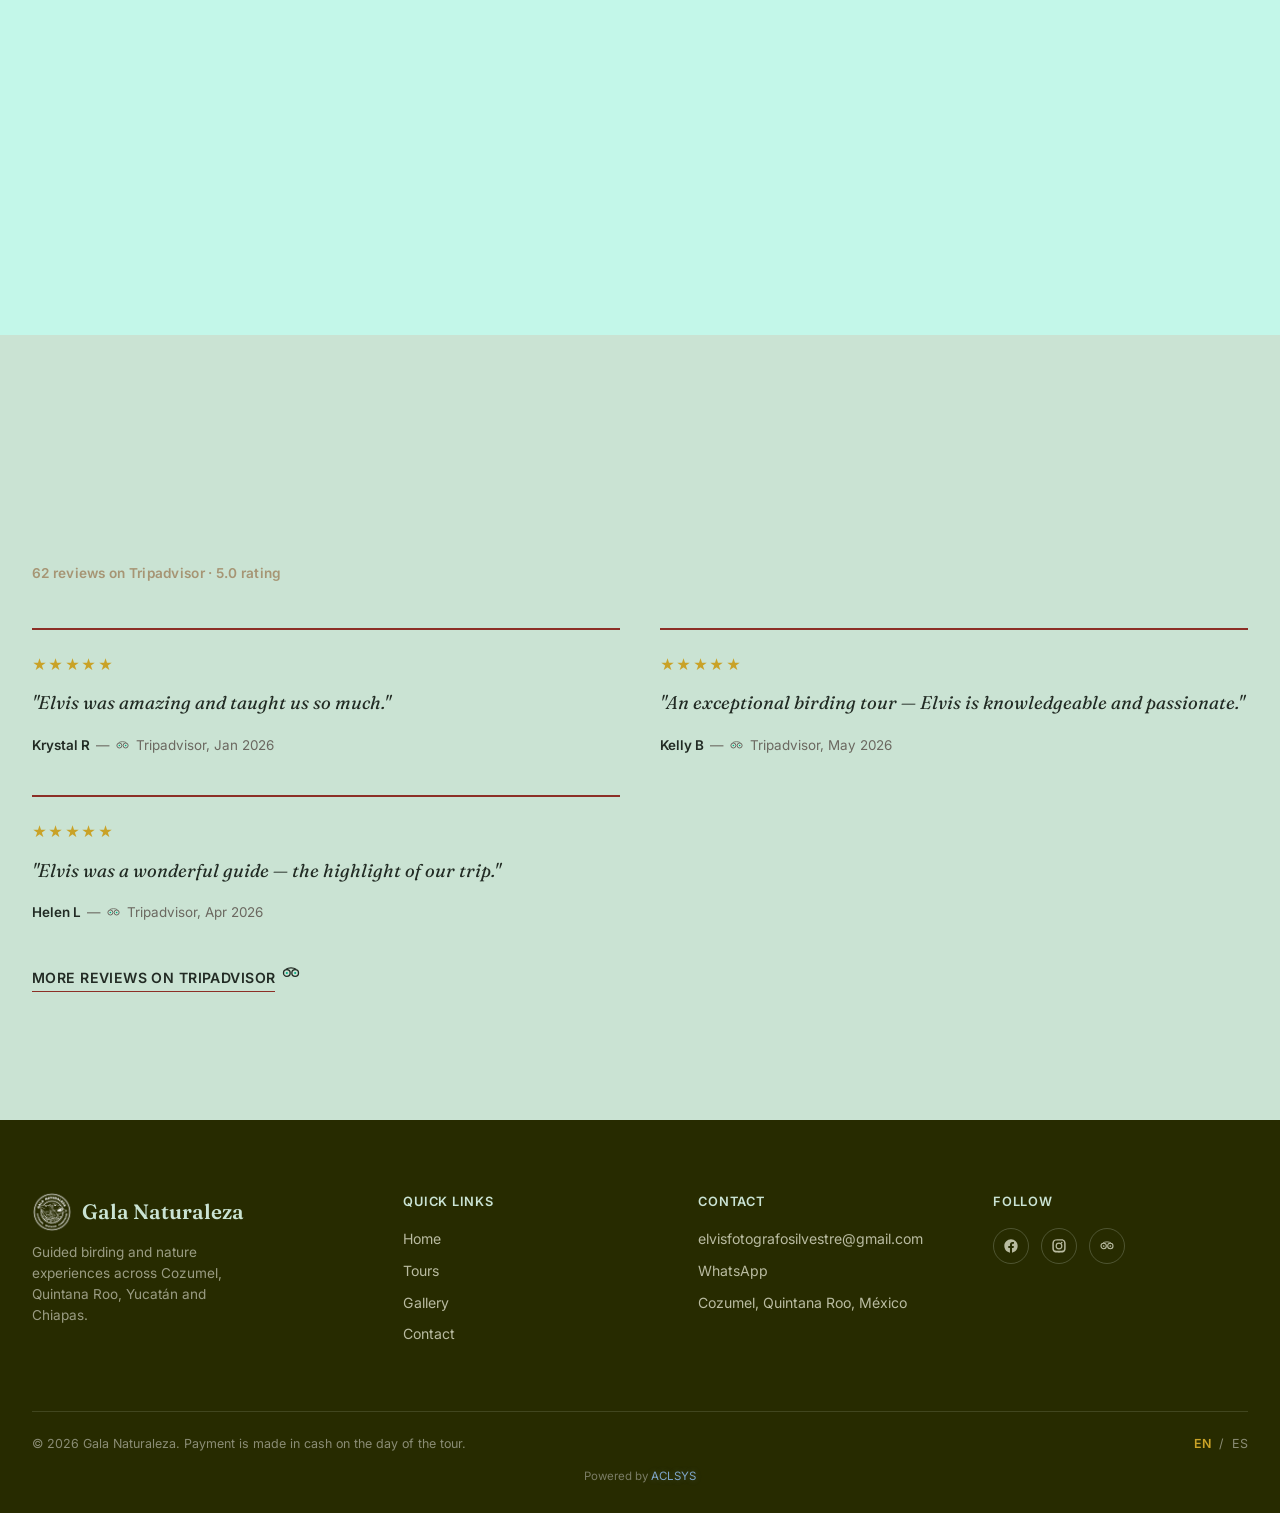
==== commit 92bf55e8: "SEO/GEO: robots, sitemap, llms.txt, JSON-LD" ====
--- a/index.html
+++ b/index.html
@@ -13,7 +13,7 @@
 <link rel="canonical" href="https://galanaturaleza.com/en/index.html">
 <link rel="alternate" hreflang="en" href="https://galanaturaleza.com/en/index.html">
 <link rel="alternate" hreflang="es" href="https://galanaturaleza.com/es/index.html">
-<link rel="alternate" hreflang="x-default" href="https://galanaturaleza.com/">
+<link rel="alternate" hreflang="x-default" href="https://galanaturaleza.com/en/index.html">
 
 <!-- Social previews (always English) -->
 <meta property="og:type" content="website">
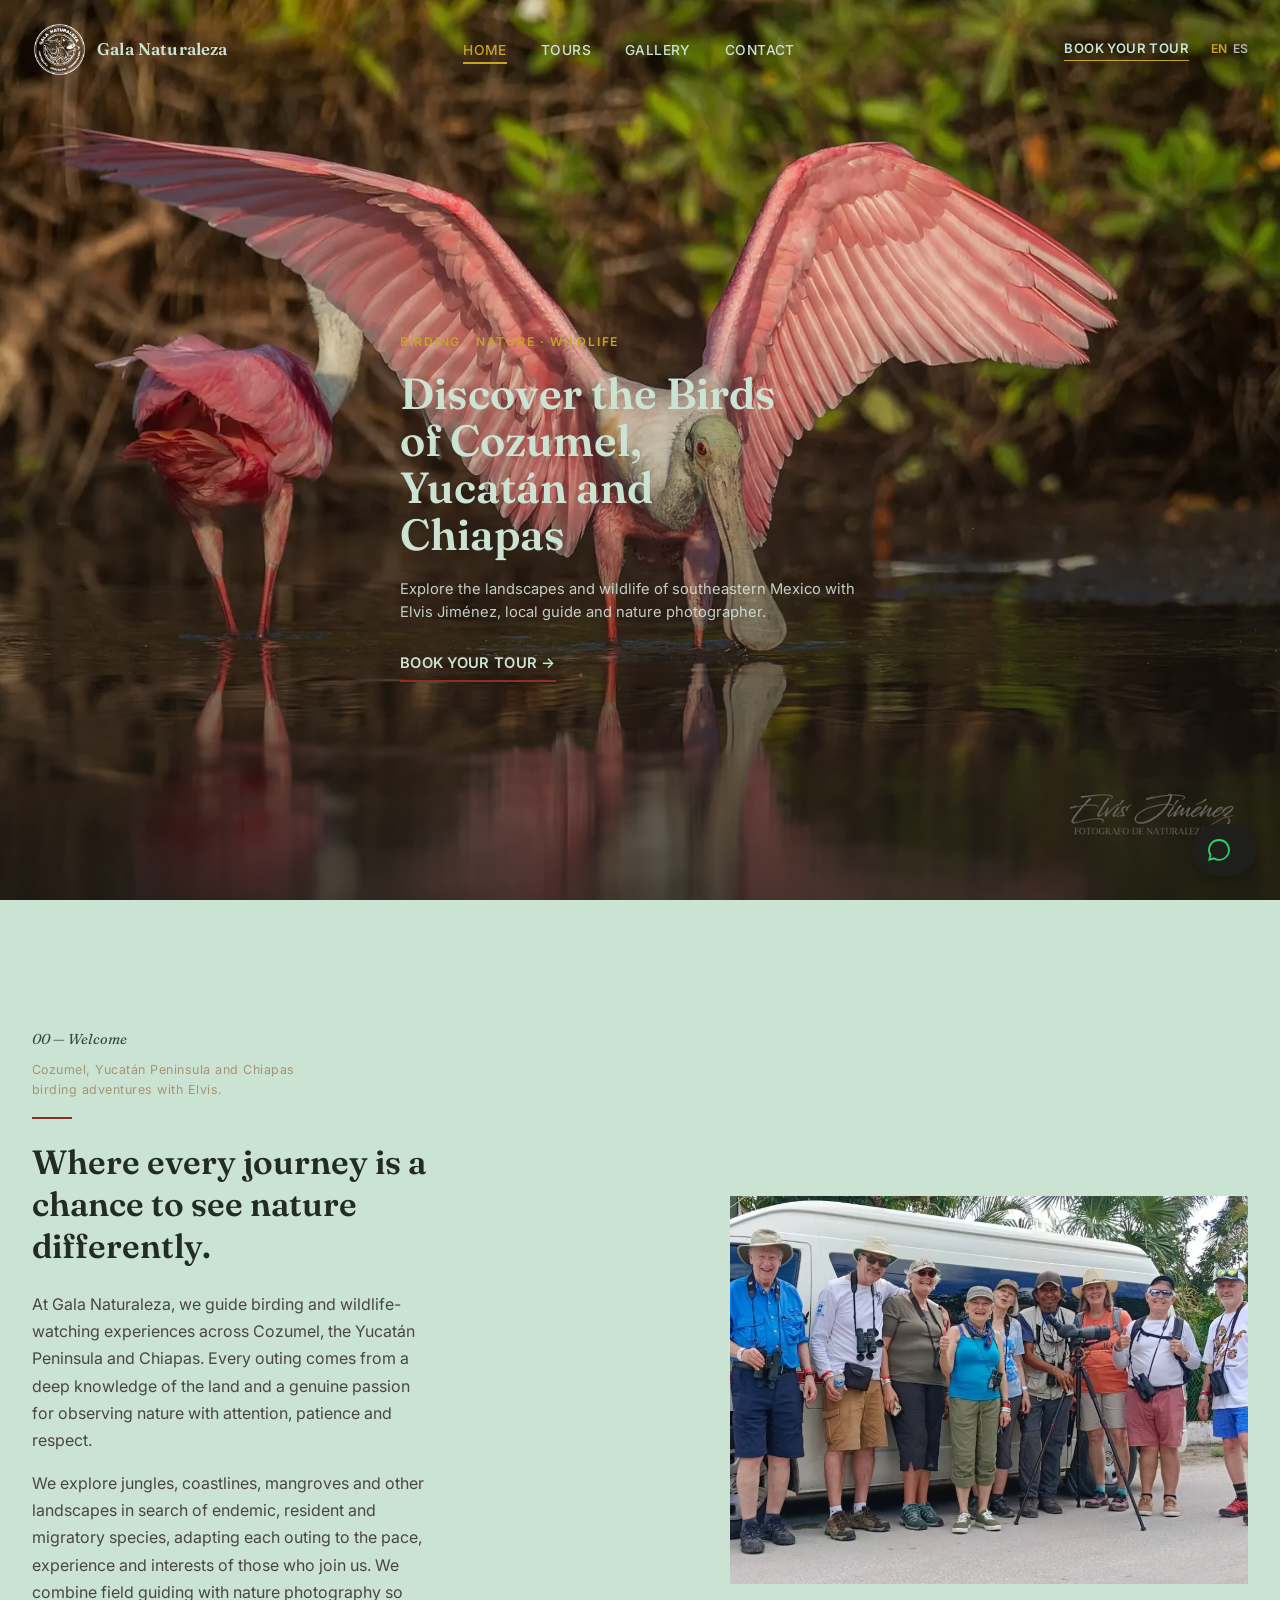
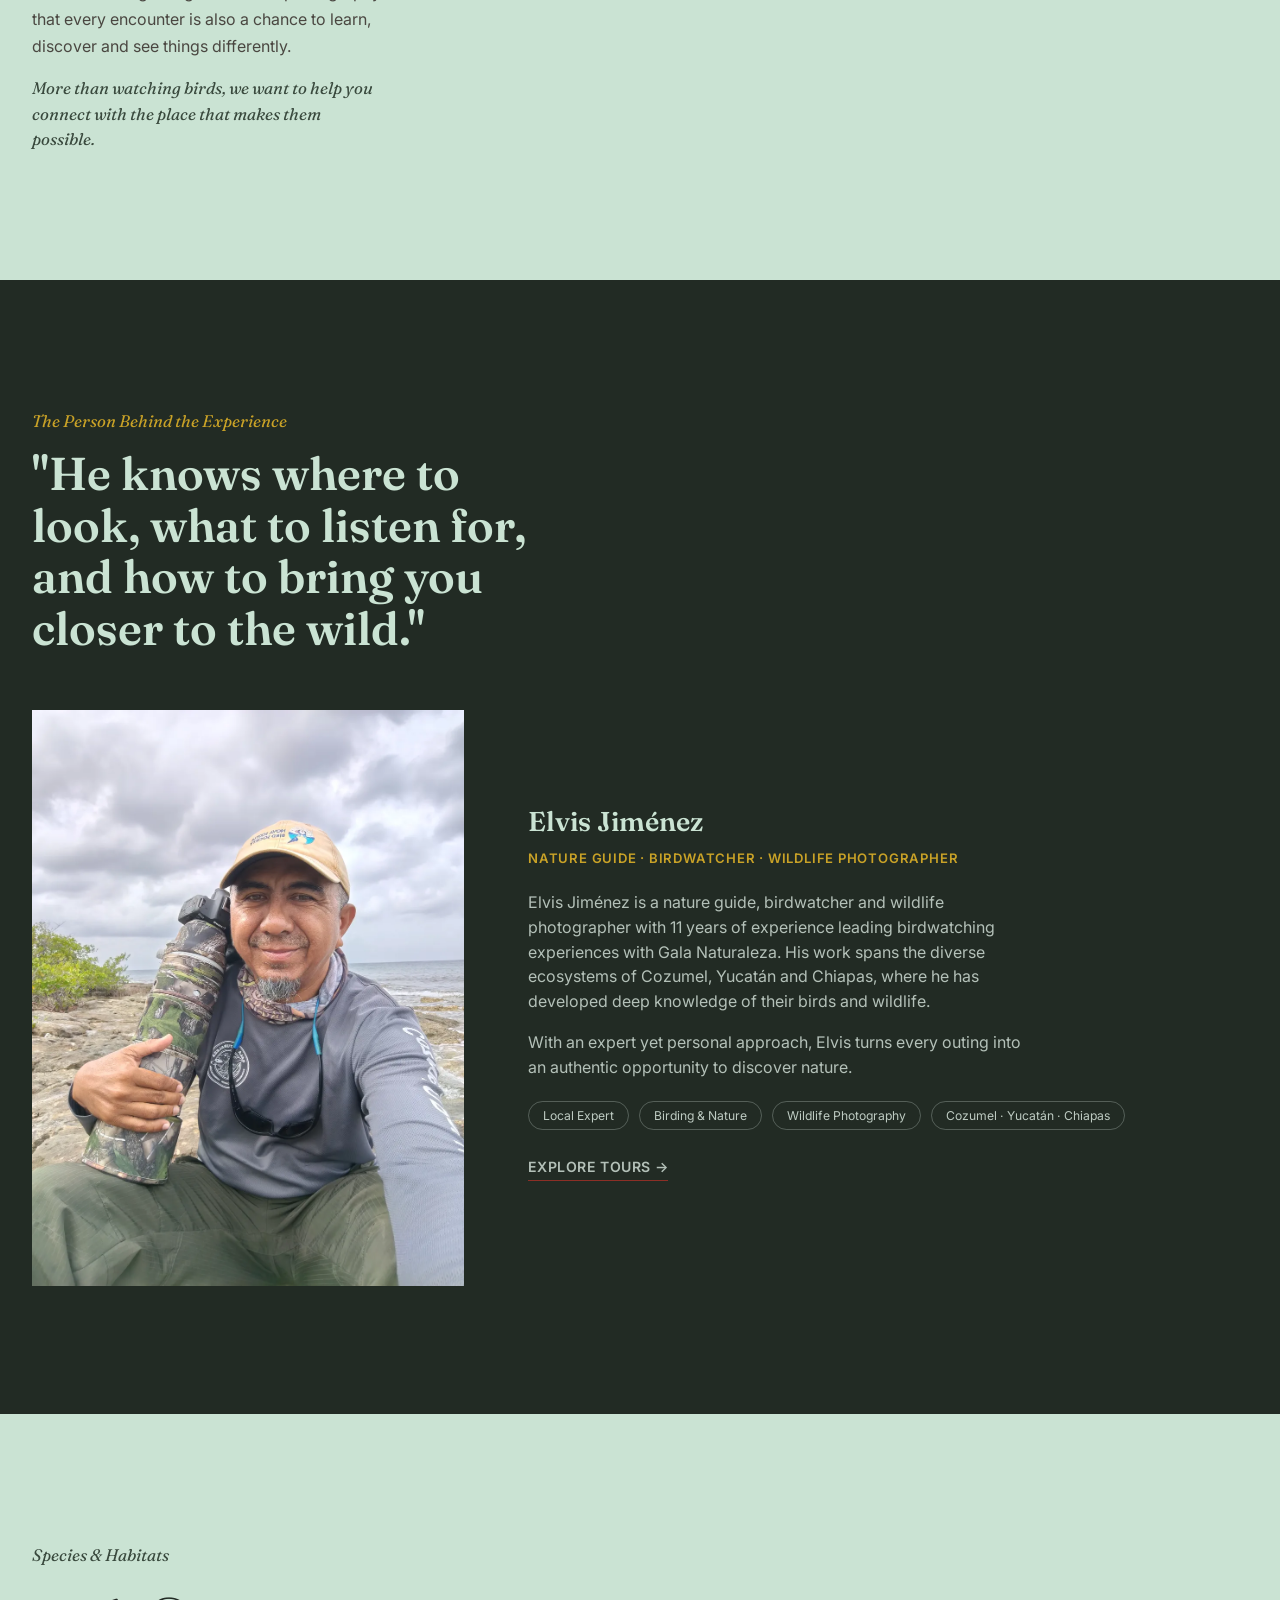
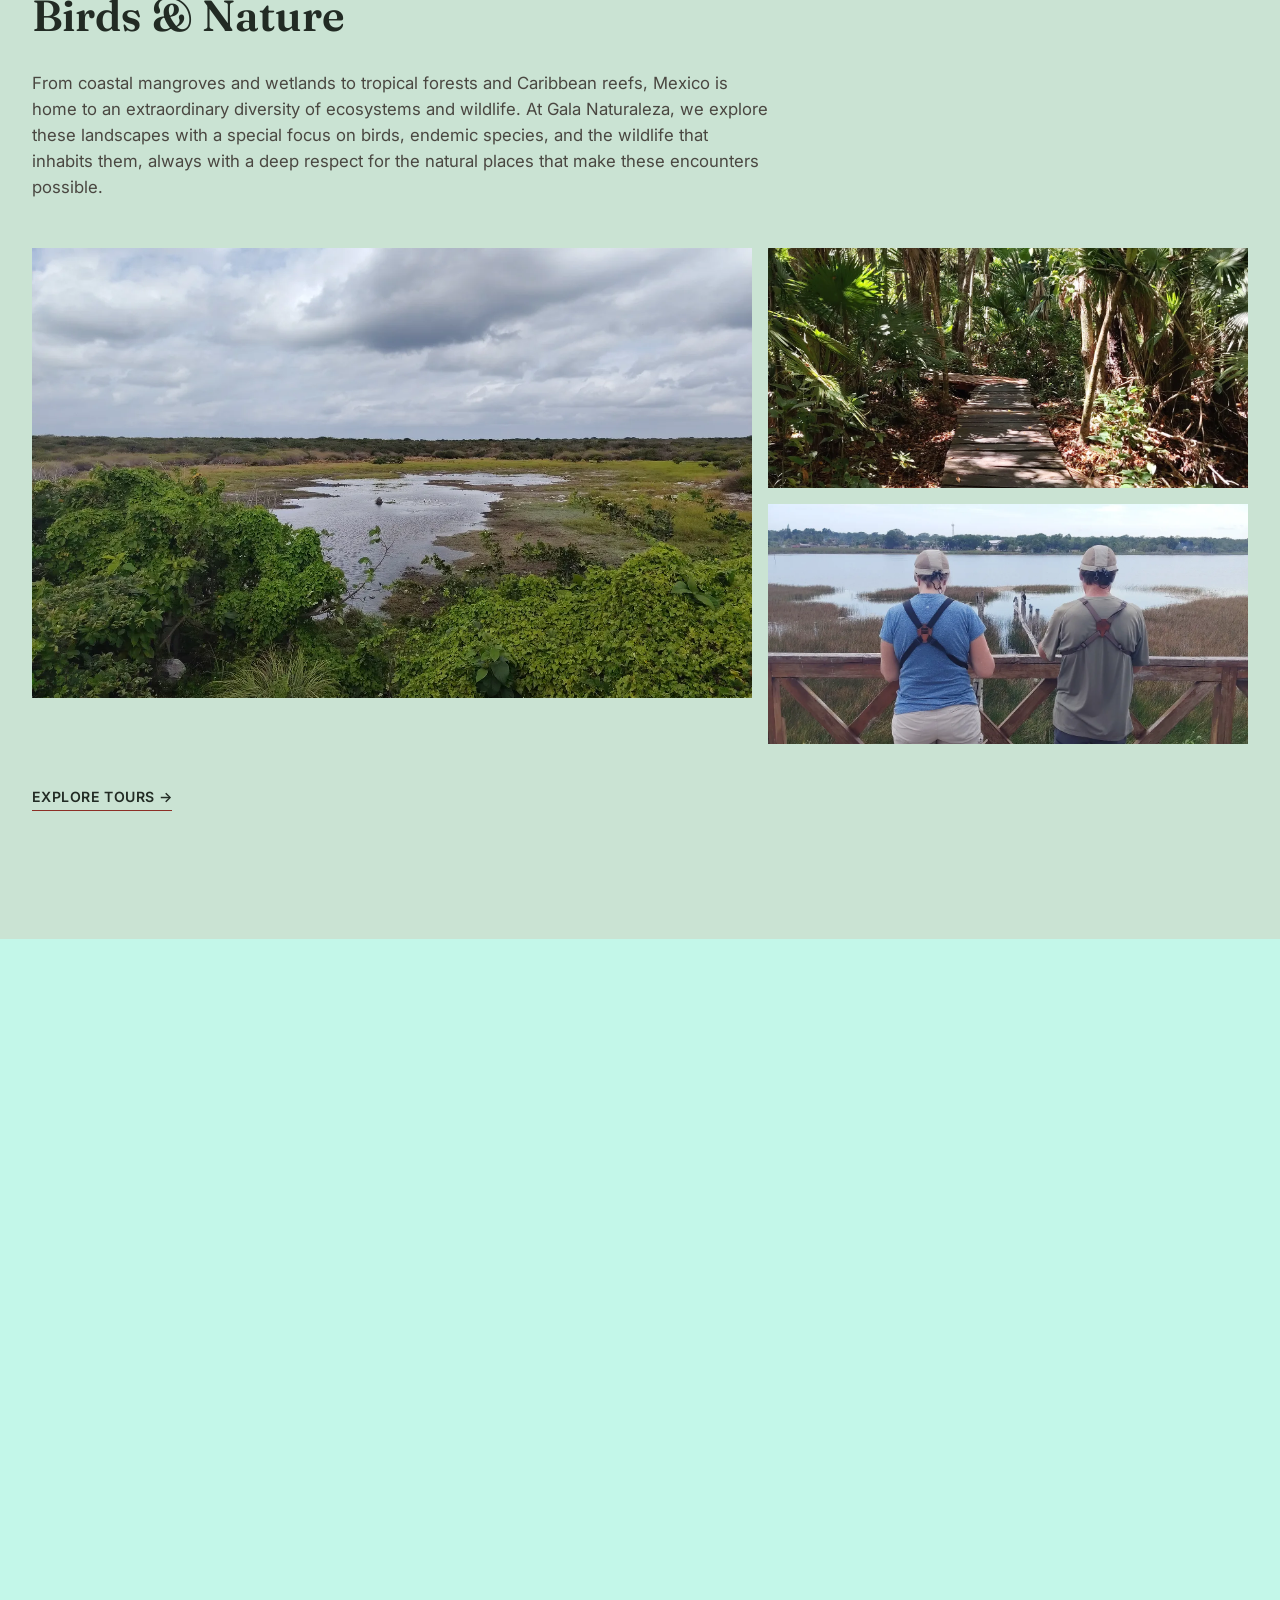
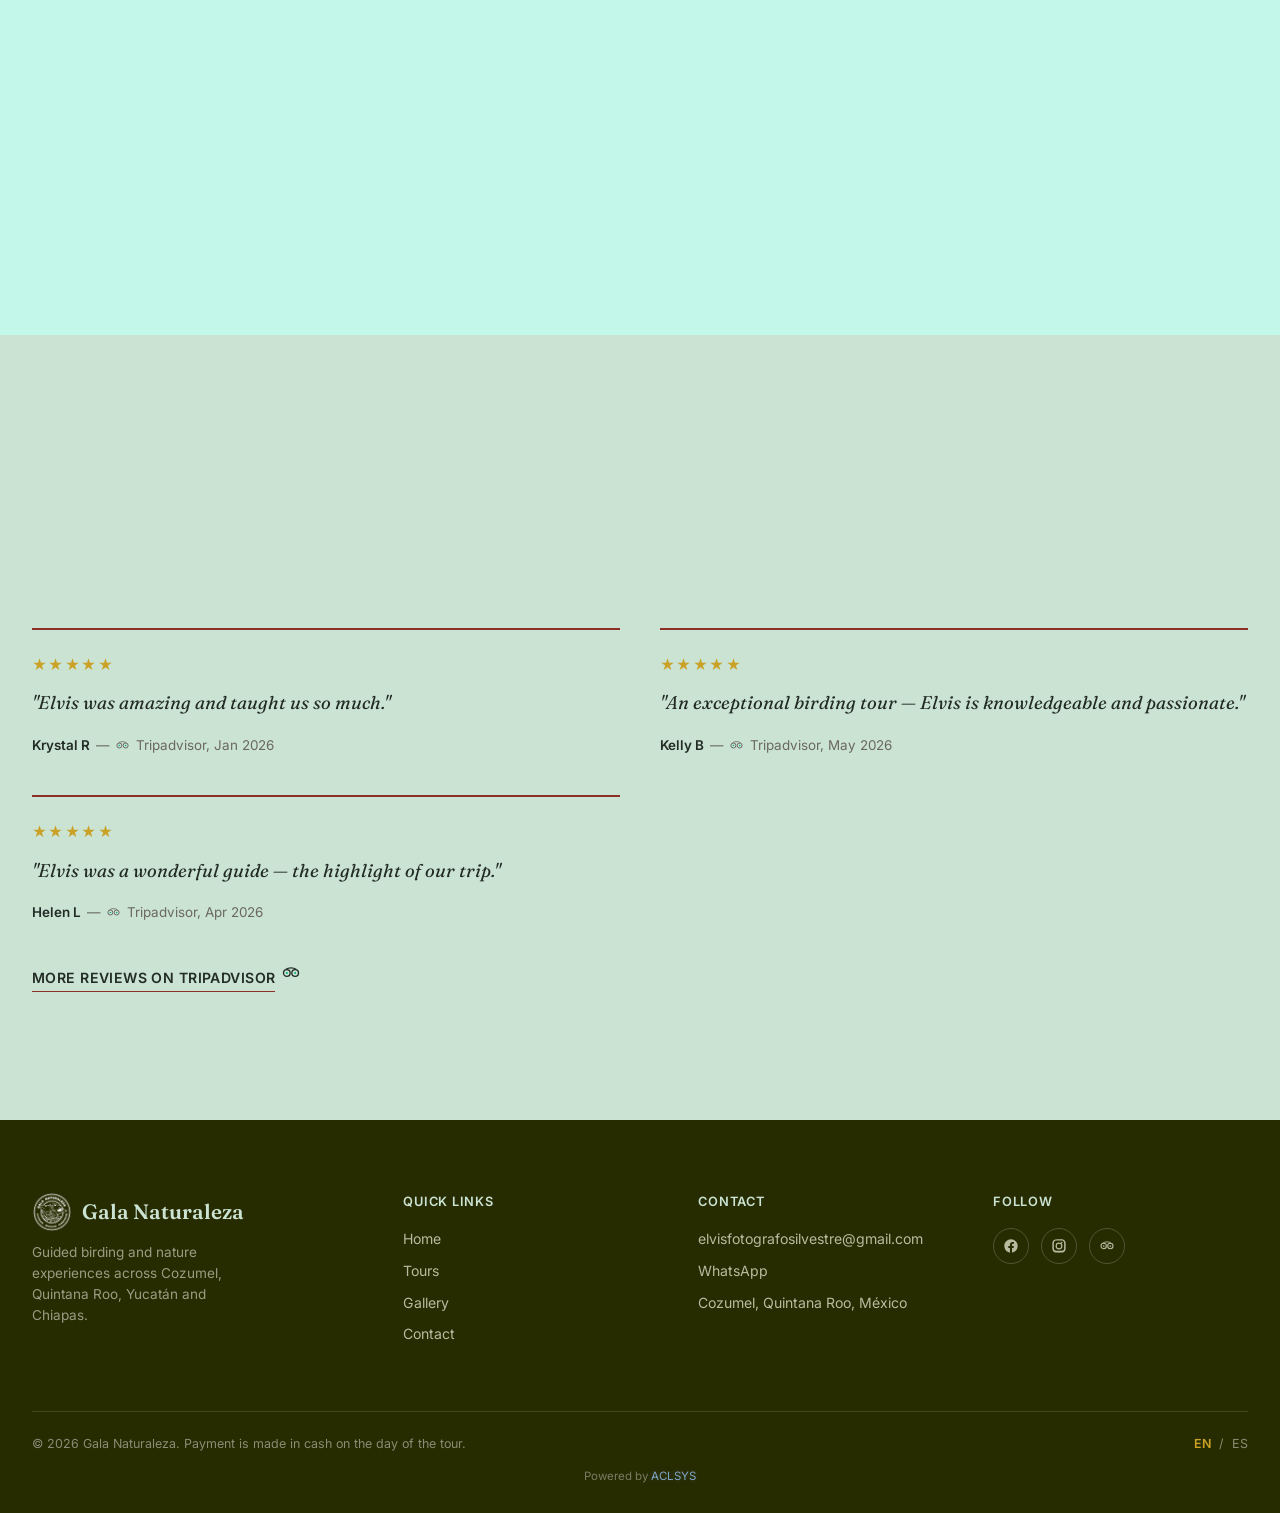
==== commit ec823600: "Default language: always redirect root to English" ====
--- a/index.html
+++ b/index.html
@@ -6,9 +6,7 @@
 <title>Gala Naturaleza | Birding &amp; Nature Tours in Cozumel, Yucatán and Chiapas</title>
 <meta name="description" content="Guided birding and nature experiences across Cozumel, the Yucatán Peninsula and Chiapas, led by wildlife photographer Elvis Jiménez.">
 
-<link rel="icon" type="image/png" href="/img/logo/logo.png">
-<link rel="apple-touch-icon" href="/img/logo/logo.png">
-<link rel="icon" type="image/x-icon" href="/favicon.ico">
+<link rel="icon" href="/favicon.ico" sizes="48x48">
 
 <link rel="canonical" href="https://galanaturaleza.com/en/index.html">
 <link rel="alternate" hreflang="en" href="https://galanaturaleza.com/en/index.html">
@@ -32,28 +30,25 @@
 <meta name="twitter:description" content="Guided birding and nature experiences across Cozumel, the Yucatán Peninsula and Chiapas, led by wildlife photographer Elvis Jiménez.">
 <meta name="twitter:image" content="https://galanaturaleza.com/img/og/og-image.jpeg">
 
-<!-- Language redirect: Spanish browsers go to /es/, everyone else to /en/ -->
+<!-- Default language: every direct visit to the main URL opens English -->
 <script>
-  (function () {
-    var lang = ((navigator.languages && navigator.languages[0]) || navigator.language || navigator.userLanguage || 'en').toLowerCase();
-    window.location.replace(lang.indexOf('es') === 0 ? 'es/index.html' : 'en/index.html');
-  })();
+  window.location.replace('en/index.html');
 </script>
 <!-- No JavaScript: default to English -->
 <noscript><meta http-equiv="refresh" content="0; url=en/index.html"></noscript>
 
 <style>
-  body{margin:0; min-height:100vh; display:flex; flex-direction:column; align-items:center; justify-content:center; gap:18px;
-       background:#cae3d3; color:#222b24; font-family:'Inter',system-ui,sans-serif; text-align:center; padding:20px;}
-  img{width:88px; height:88px; object-fit:contain;}
-  h1{font-family:'Fraunces',Georgia,serif; font-size:1.5rem; margin:0;}
-  p{margin:0; font-size:1rem;}
-  a{color:#8C2F26; font-weight:600; text-decoration:none; border-bottom:1px solid #8C2F26;}
+body{margin:0; min-height:100vh; display:flex; flex-direction:column; align-items:center; justify-content:center; gap:18px;
+background:#cae3d3; color:#222b24; font-family:'Inter',system-ui,sans-serif; text-align:center; padding:20px;}
+img{width:88px; height:88px; object-fit:contain;}
+h1{font-family:'Fraunces',Georgia,serif; font-size:1.5rem; margin:0;}
+p{margin:0; font-size:1rem;}
+a{color:#8C2F26; font-weight:600; text-decoration:none; border-bottom:1px solid #8C2F26;}
 </style>
 </head>
 <body>
-  <img src="img/logo/logo.png" alt="Gala Naturaleza" width="88" height="88">
-  <h1>Gala Naturaleza</h1>
-  <p><a href="en/index.html">English</a> &nbsp;—&nbsp; <a href="es/index.html">Español</a></p>
+<img src="img/logo/logo.png" alt="Gala Naturaleza" width="88" height="88">
+<h1>Gala Naturaleza</h1>
+<p><a href="en/index.html">English</a> &nbsp;—&nbsp; <a href="es/index.html">Español</a></p>
 </body>
 </html>
